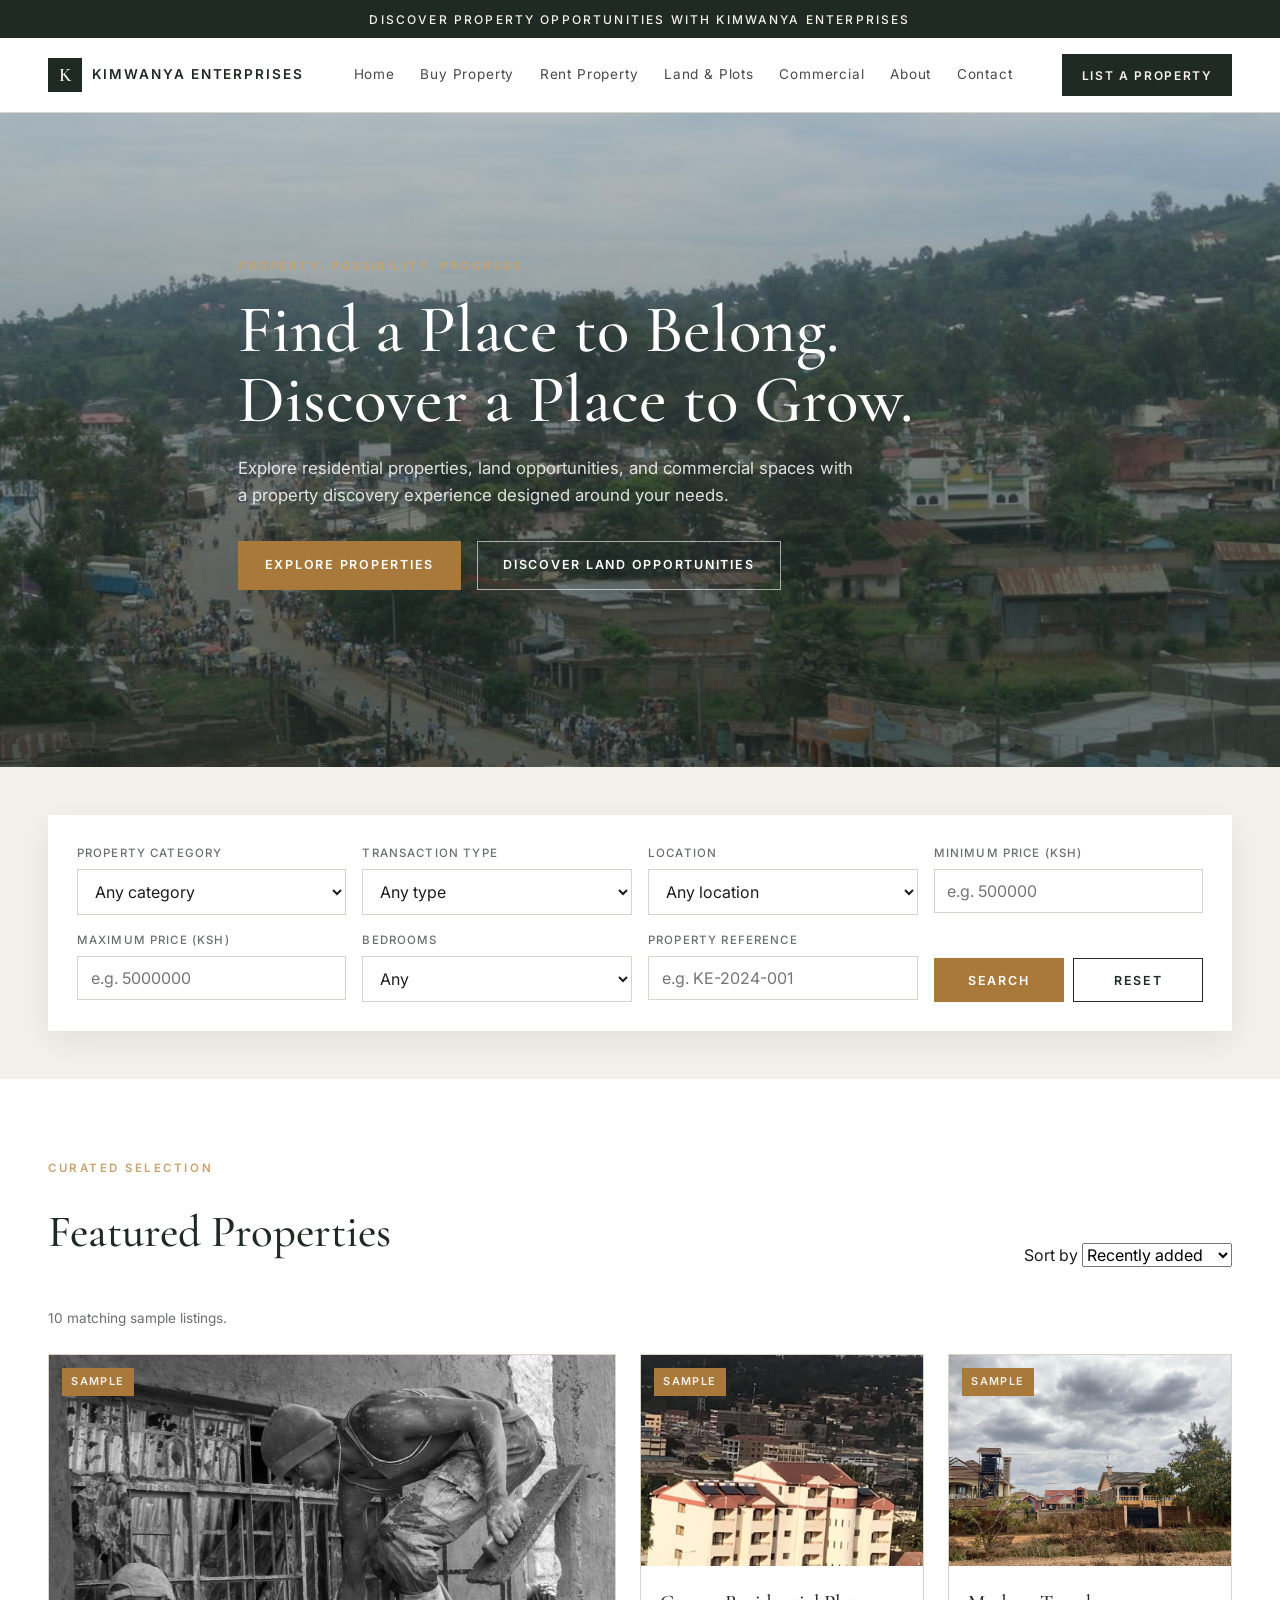
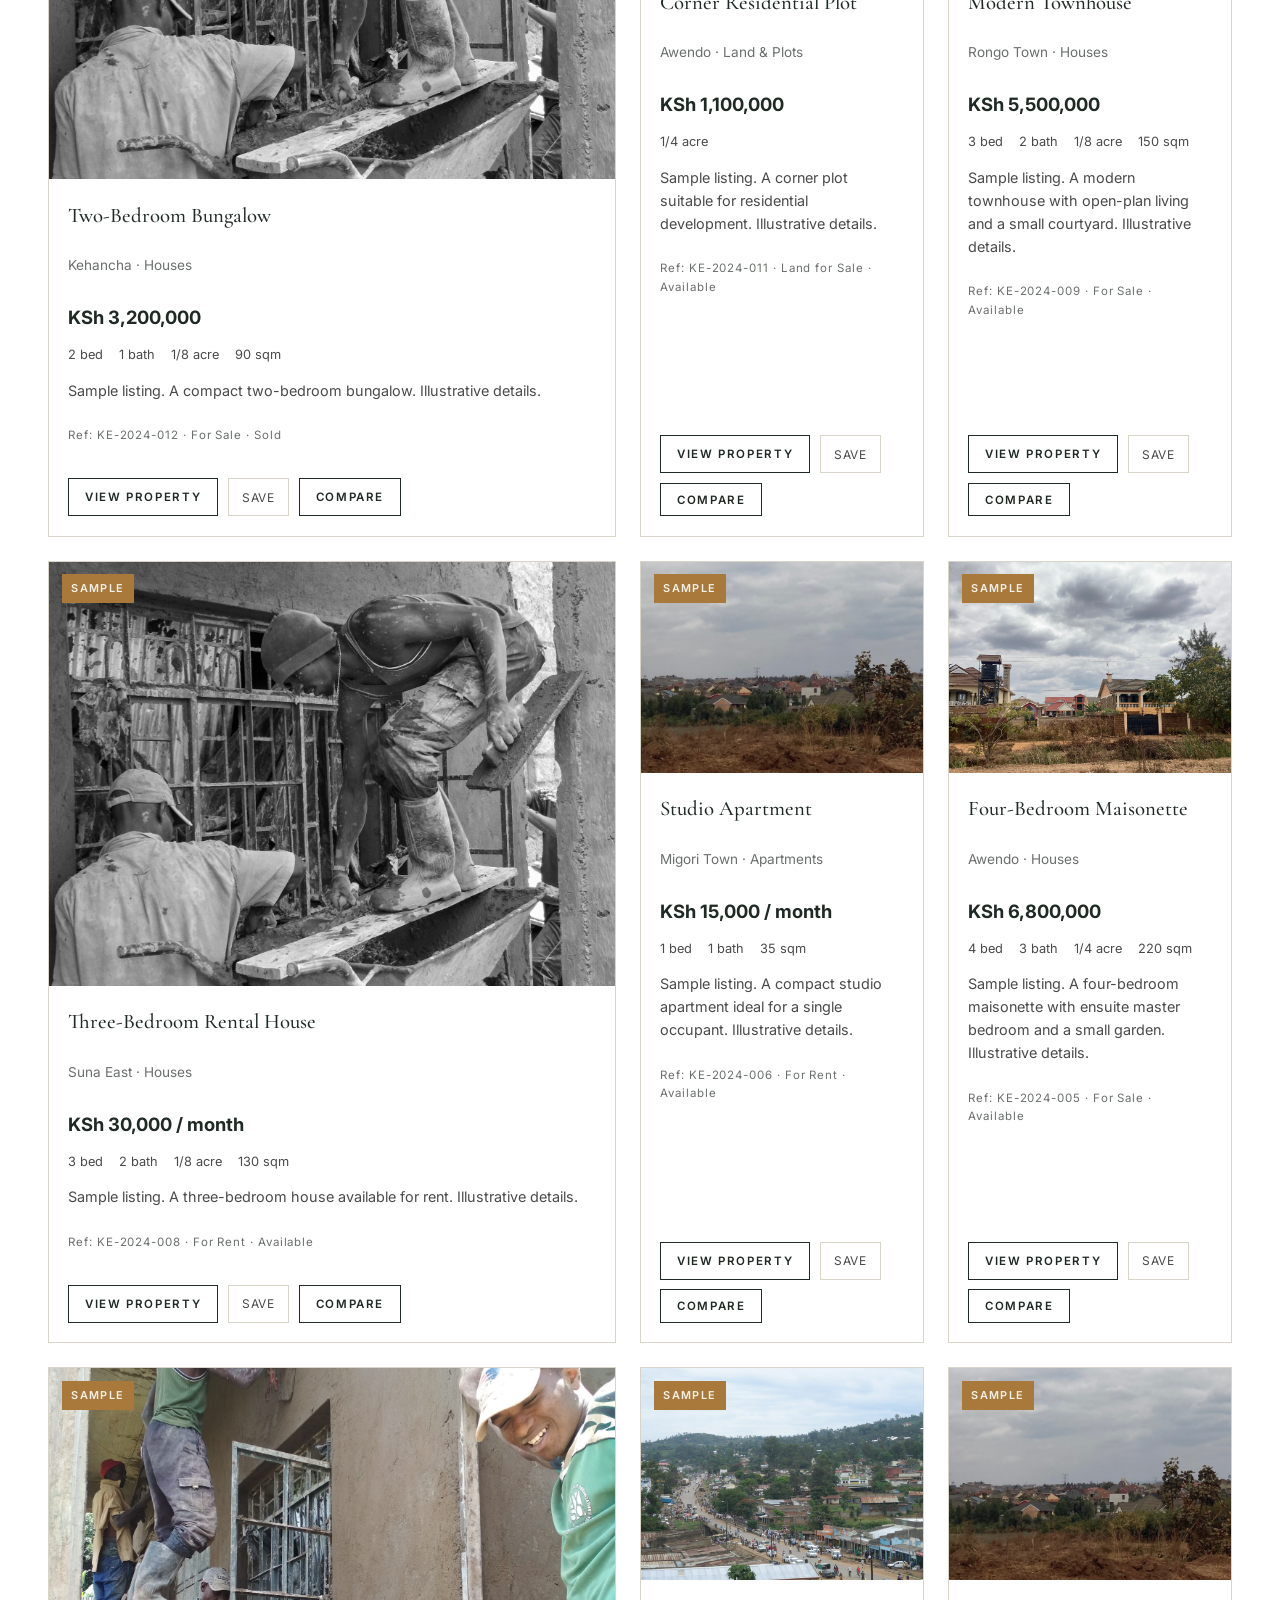
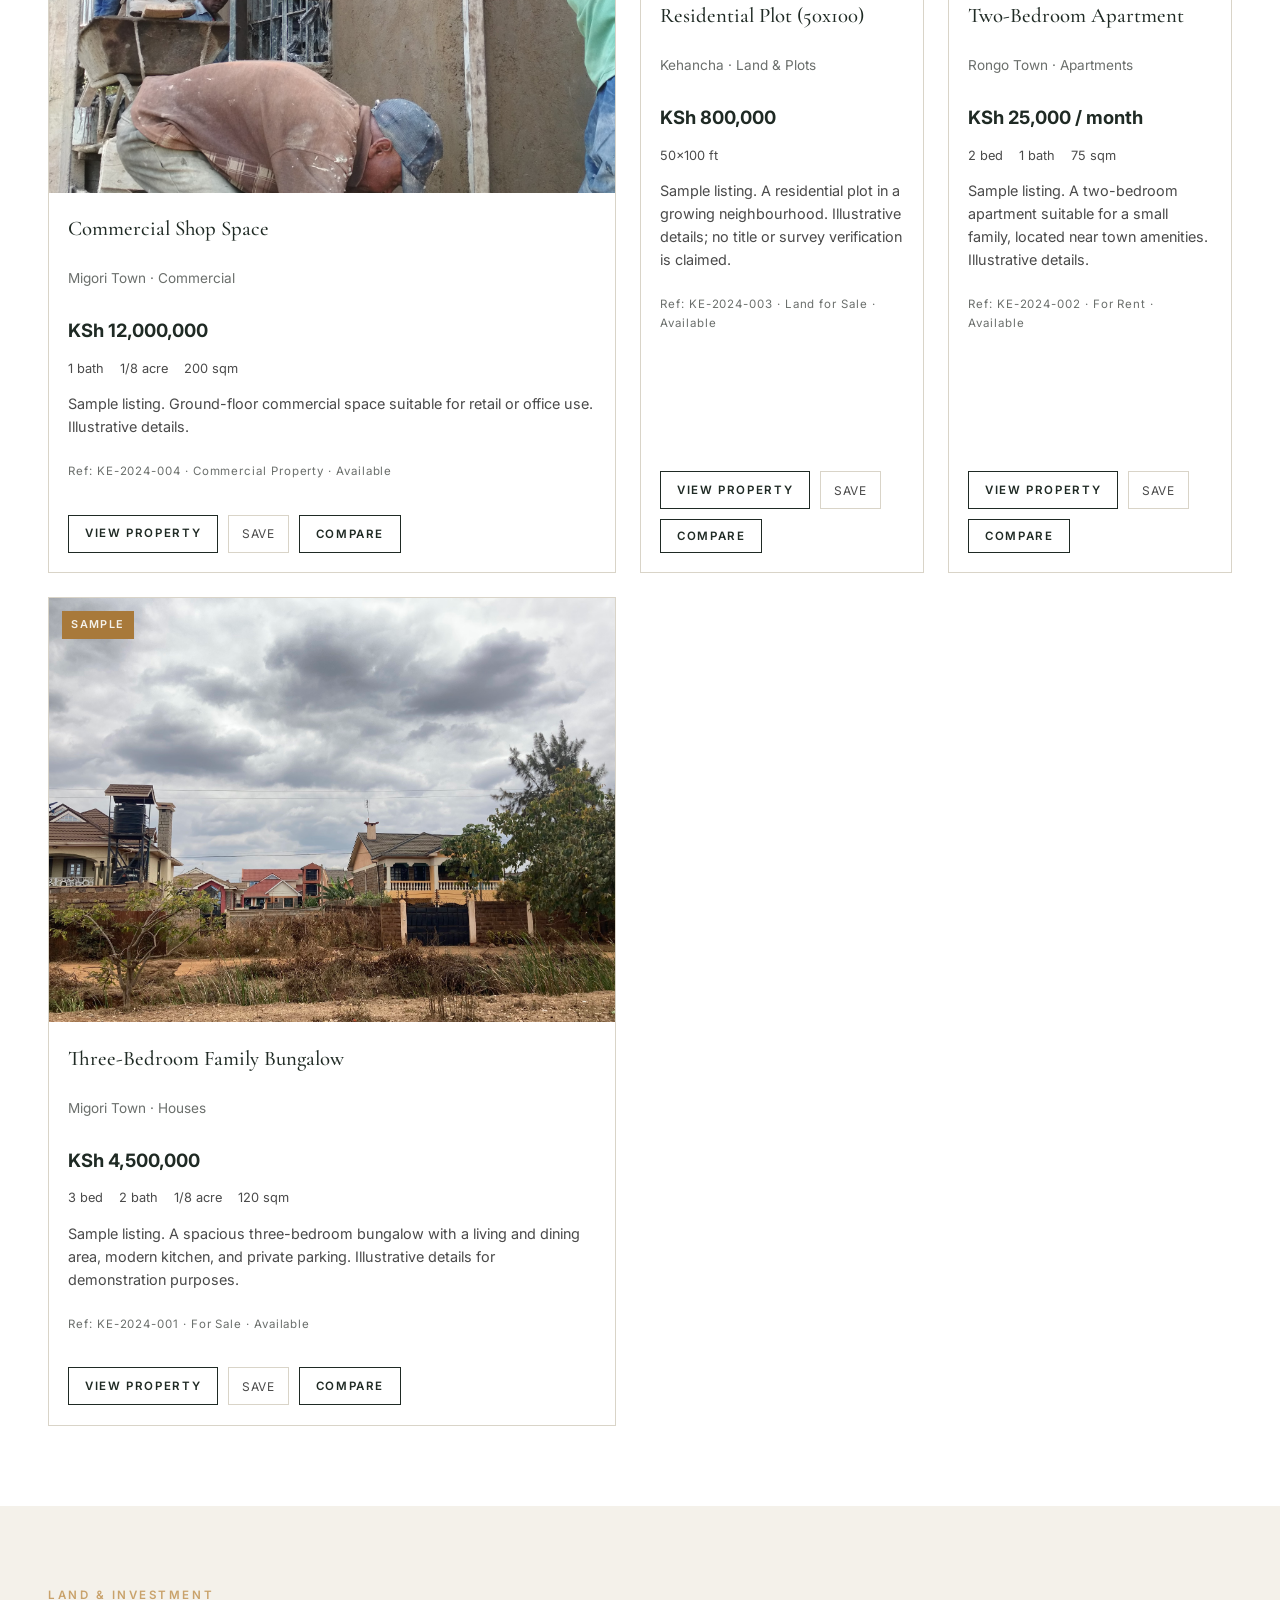
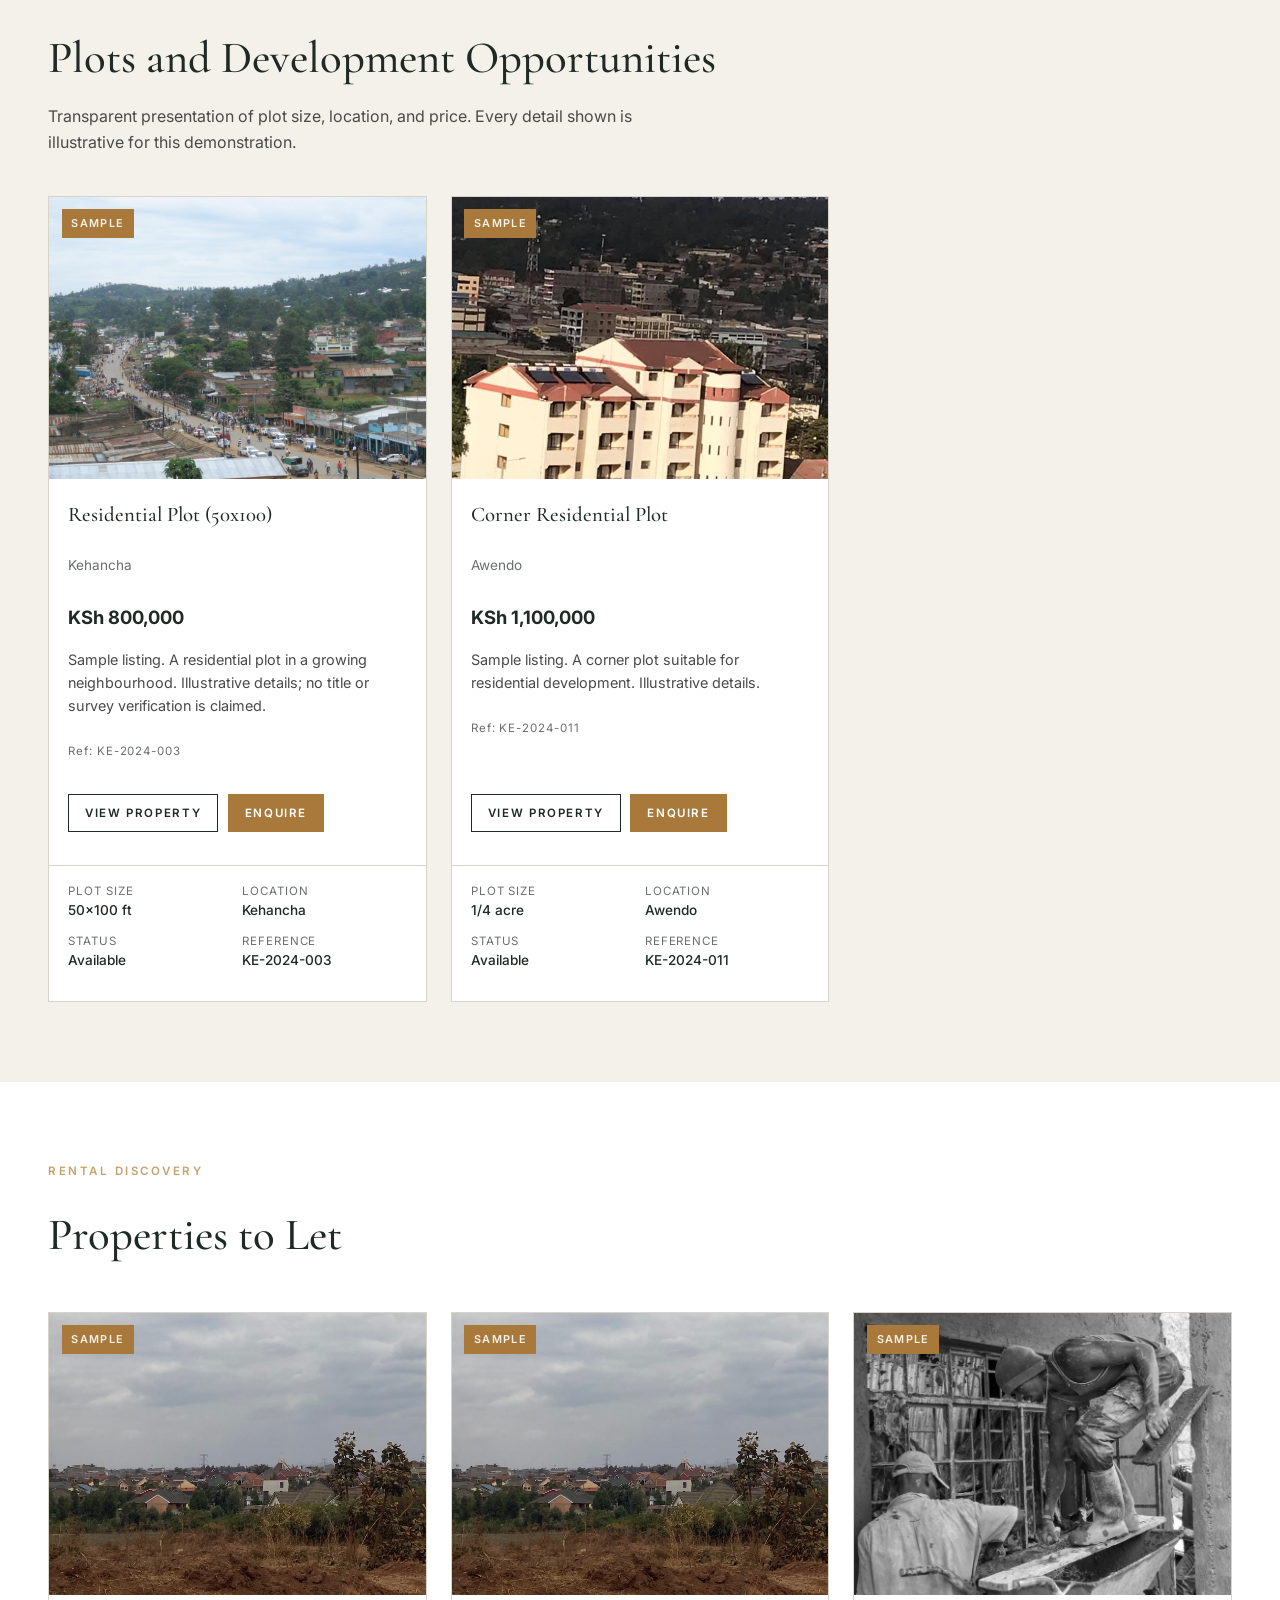
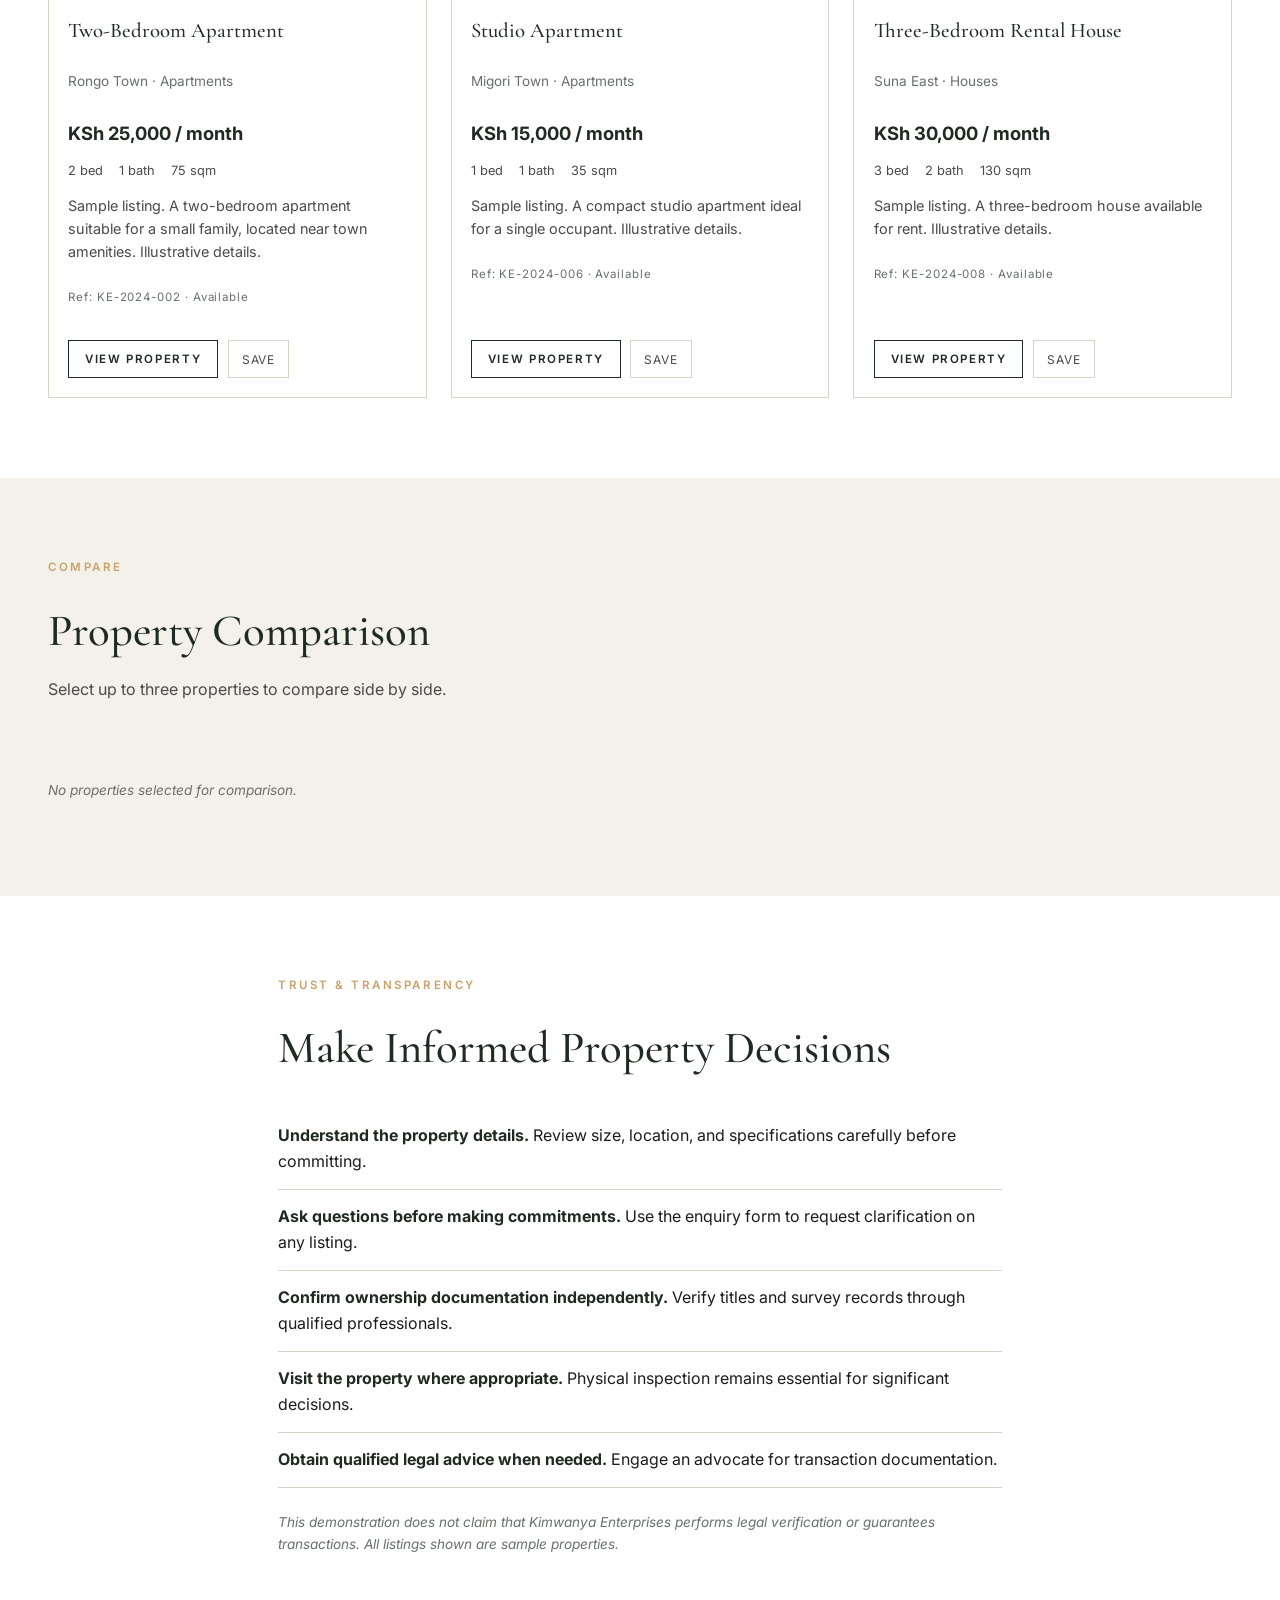
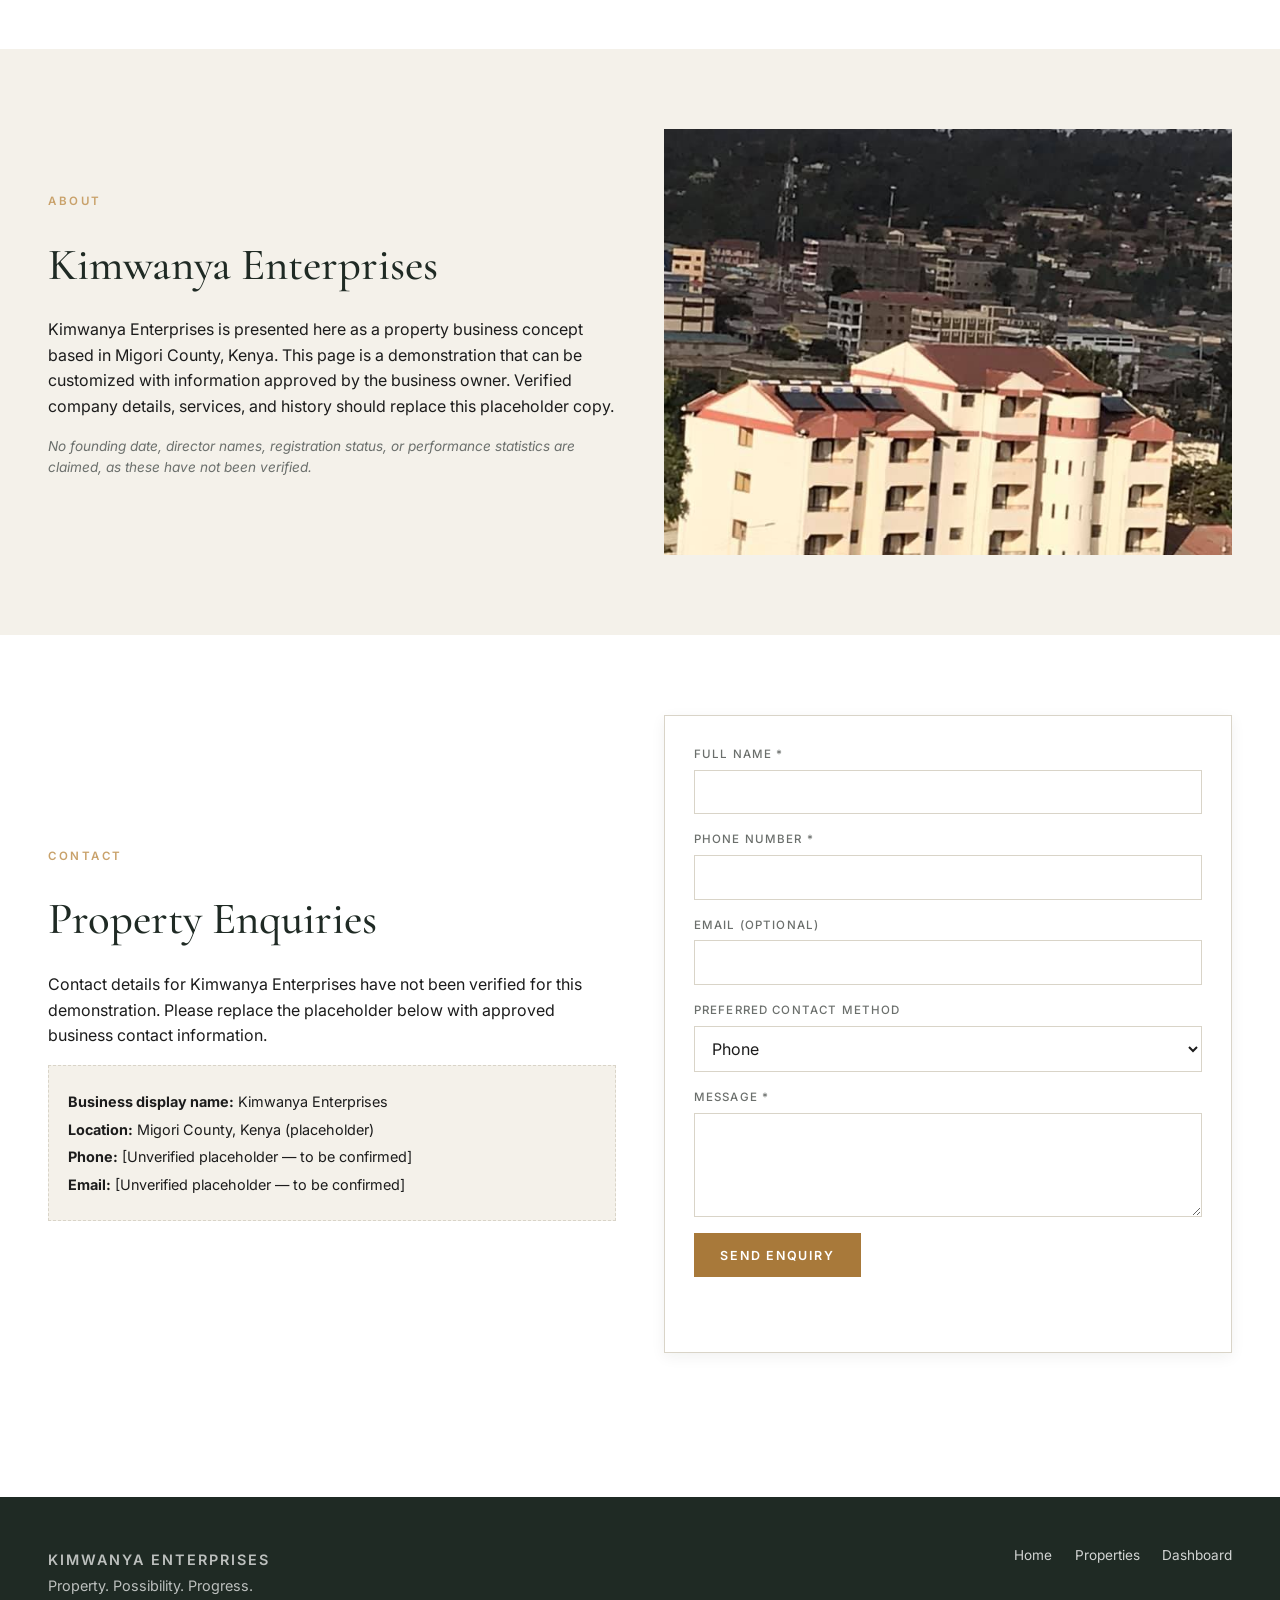
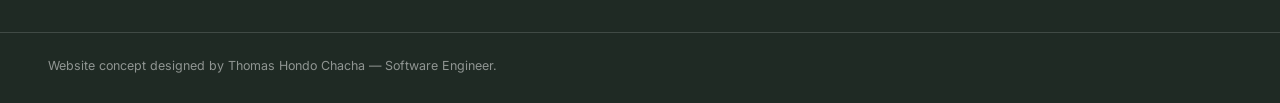
==== index.html @ f90fd6a0 "Initial commit: Kimwanya Enterprises real estate website and admin dashboard" ====
<!DOCTYPE html>
<html lang="en">
<head>
<meta charset="UTF-8">
<meta name="viewport" content="width=device-width, initial-scale=1.0">
<title>Kimwanya Enterprises | Property Discovery in Migori County, Kenya</title>
<meta name="description" content="Explore residential properties, land opportunities, and commercial spaces with Kimwanya Enterprises. A property discovery experience designed around your needs in Migori County, Kenya.">
<meta property="og:title" content="Kimwanya Enterprises | Property Discovery">
<meta property="og:description" content="Explore residential properties, land opportunities, and commercial spaces in Migori County, Kenya.">
<meta property="og:type" content="website">
<meta property="og:image" content="assets/images/img_1.jpg">
<link rel="preconnect" href="https://fonts.googleapis.com">
<link rel="preconnect" href="https://fonts.gstatic.com" crossorigin>
<link href="https://fonts.googleapis.com/css2?family=Cormorant+Garamond:wght@400;500;600;700&family=Inter:wght@300;400;500;600;700&display=swap" rel="stylesheet">
<link rel="stylesheet" href="css/style.css">
</head>
<body>
<div class="announce" id="announceBar">DISCOVER PROPERTY OPPORTUNITIES WITH KIMWANYA ENTERPRISES</div>

<header class="site-header" id="siteHeader">
  <div class="container header-inner">
    <a href="index.html" class="brand" aria-label="Kimwanya Enterprises home">
      <span class="brand-mark">K</span>
      <span class="brand-name">KIMWANYA ENTERPRISES</span>
    </a>
    <nav class="main-nav" id="mainNav" aria-label="Primary">
      <a href="index.html">Home</a>
      <a href="index.html#buy">Buy Property</a>
      <a href="index.html#rent">Rent Property</a>
      <a href="index.html#land">Land &amp; Plots</a>
      <a href="index.html#commercial">Commercial</a>
      <a href="index.html#about">About</a>
      <a href="index.html#contact">Contact</a>
    </nav>
    <a href="admin.html" class="cta-list">LIST A PROPERTY</a>
    <button class="nav-toggle" id="navToggle" aria-label="Toggle navigation" aria-expanded="false">
      <span></span><span></span><span></span>
    </button>
  </div>
</header>

<main>
  <!-- HERO -->
  <section class="hero">
    <div class="hero-media">
      <img src="assets/images/img_1.jpg" alt="Panorama of Migori town, Kenya" loading="eager">
    </div>
    <div class="hero-overlay"></div>
    <div class="container hero-content">
      <p class="eyebrow">PROPERTY. POSSIBILITY. PROGRESS.</p>
      <h1 class="hero-title" id="heroHeadline">Find a Place to Belong. Discover a Place to Grow.</h1>
      <p class="hero-sub" id="heroDesc">Explore residential properties, land opportunities, and commercial spaces with a property discovery experience designed around your needs.</p>
      <div class="hero-ctas">
        <a href="#listings" class="btn btn-primary">EXPLORE PROPERTIES</a>
        <a href="#land" class="btn btn-ghost">DISCOVER LAND OPPORTUNITIES</a>
      </div>
    </div>
  </section>

  <!-- SEARCH -->
  <section class="search-section">
    <div class="container">
      <form id="searchForm" class="search-form" autocomplete="off">
        <div class="field">
          <label for="sCategory">Property category</label>
          <select id="sCategory">
            <option value="">Any category</option>
            <option value="Houses">Houses</option>
            <option value="Apartments">Apartments</option>
            <option value="Land &amp; Plots">Land &amp; Plots</option>
            <option value="Commercial">Commercial</option>
            <option value="Other Property">Other Property</option>
          </select>
        </div>
        <div class="field">
          <label for="sTransaction">Transaction type</label>
          <select id="sTransaction">
            <option value="">Any type</option>
            <option value="For Sale">For Sale</option>
            <option value="For Rent">For Rent</option>
            <option value="Land for Sale">Land for Sale</option>
            <option value="Commercial Property">Commercial Property</option>
          </select>
        </div>
        <div class="field">
          <label for="sLocation">Location</label>
          <select id="sLocation">
            <option value="">Any location</option>
          </select>
        </div>
        <div class="field">
          <label for="sMinPrice">Minimum price (KSh)</label>
          <input type="number" id="sMinPrice" min="0" placeholder="e.g. 500000">
        </div>
        <div class="field">
          <label for="sMaxPrice">Maximum price (KSh)</label>
          <input type="number" id="sMaxPrice" min="0" placeholder="e.g. 5000000">
        </div>
        <div class="field">
          <label for="sBeds">Bedrooms</label>
          <select id="sBeds">
            <option value="">Any</option>
            <option value="1">1+</option>
            <option value="2">2+</option>
            <option value="3">3+</option>
            <option value="4">4+</option>
          </select>
        </div>
        <div class="field">
          <label for="sRef">Property reference</label>
          <input type="text" id="sRef" placeholder="e.g. KE-2024-001">
        </div>
        <div class="field actions">
          <button type="submit" class="btn btn-primary">SEARCH</button>
          <button type="button" id="resetBtn" class="btn btn-outline">RESET</button>
        </div>
      </form>
    </div>
  </section>

  <!-- FEATURED PROPERTIES -->
  <section class="section" id="listings">
    <div class="container">
      <div class="section-head">
        <div>
          <p class="eyebrow">CURATED SELECTION</p>
          <h2 class="section-title">Featured Properties</h2>
        </div>
        <div class="sort-wrap">
          <label for="sortSelect">Sort by</label>
          <select id="sortSelect">
            <option value="recent">Recently added</option>
            <option value="priceAsc">Price: low to high</option>
            <option value="priceDesc">Price: high to low</option>
            <option value="name">Property name</option>
          </select>
        </div>
      </div>
      <p class="results-count" id="resultsCount"></p>
      <div class="editorial-grid" id="propertyGrid"></div>
      <div class="empty-state" id="emptyState" hidden>
        <h3>No properties match your search</h3>
        <p>Try adjusting your filters or reset the search to view all sample listings.</p>
        <button class="btn btn-outline" id="emptyReset">RESET SEARCH</button>
      </div>
    </div>
  </section>

  <!-- LAND & INVESTMENT -->
  <section class="section section-alt" id="land">
    <div class="container">
      <div class="section-head">
        <div>
          <p class="eyebrow">LAND &amp; INVESTMENT</p>
          <h2 class="section-title">Plots and Development Opportunities</h2>
          <p class="section-lead">Transparent presentation of plot size, location, and price. Every detail shown is illustrative for this demonstration.</p>
        </div>
      </div>
      <div class="land-grid" id="landGrid"></div>
    </div>
  </section>

  <!-- RENTALS -->
  <section class="section" id="rent">
    <div class="container">
      <div class="section-head">
        <div>
          <p class="eyebrow">RENTAL DISCOVERY</p>
          <h2 class="section-title">Properties to Let</h2>
        </div>
      </div>
      <div class="rental-grid" id="rentalGrid"></div>
    </div>
  </section>

  <!-- COMPARISON -->
  <section class="section section-alt" id="compareSection">
    <div class="container">
      <div class="section-head">
        <div>
          <p class="eyebrow">COMPARE</p>
          <h2 class="section-title">Property Comparison</h2>
          <p class="section-lead">Select up to three properties to compare side by side.</p>
        </div>
      </div>
      <div class="compare-bar" id="compareBar"></div>
      <div class="compare-table-wrap" id="compareTableWrap"></div>
    </div>
  </section>

  <!-- TRUST -->
  <section class="section" id="trust">
    <div class="container narrow">
      <p class="eyebrow">TRUST &amp; TRANSPARENCY</p>
      <h2 class="section-title">Make Informed Property Decisions</h2>
      <ul class="trust-list">
        <li><strong>Understand the property details.</strong> Review size, location, and specifications carefully before committing.</li>
        <li><strong>Ask questions before making commitments.</strong> Use the enquiry form to request clarification on any listing.</li>
        <li><strong>Confirm ownership documentation independently.</strong> Verify titles and survey records through qualified professionals.</li>
        <li><strong>Visit the property where appropriate.</strong> Physical inspection remains essential for significant decisions.</li>
        <li><strong>Obtain qualified legal advice when needed.</strong> Engage an advocate for transaction documentation.</li>
      </ul>
      <p class="note">This demonstration does not claim that Kimwanya Enterprises performs legal verification or guarantees transactions. All listings shown are sample properties.</p>
    </div>
  </section>

  <!-- ABOUT -->
  <section class="section section-alt" id="about">
    <div class="container two-col">
      <div>
        <p class="eyebrow">ABOUT</p>
        <h2 class="section-title" id="aboutTitle">Kimwanya Enterprises</h2>
        <p id="aboutText">Kimwanya Enterprises is presented here as a property business concept based in Migori County, Kenya. This page is a demonstration that can be customized with information approved by the business owner. Verified company details, services, and history should replace this placeholder copy.</p>
        <p class="note">No founding date, director names, registration status, or performance statistics are claimed, as these have not been verified.</p>
      </div>
      <div class="about-image">
        <img src="assets/images/img_2.jpg" alt="Street scene in Migori County, Kenya" loading="lazy">
      </div>
    </div>
  </section>

  <!-- CONTACT -->
  <section class="section" id="contact">
    <div class="container two-col">
      <div>
        <p class="eyebrow">CONTACT</p>
        <h2 class="section-title">Property Enquiries</h2>
        <p id="contactText">Contact details for Kimwanya Enterprises have not been verified for this demonstration. Please replace the placeholder below with approved business contact information.</p>
        <div class="contact-placeholder">
          <p><strong>Business display name:</strong> Kimwanya Enterprises</p>
          <p><strong>Location:</strong> Migori County, Kenya (placeholder)</p>
          <p><strong>Phone:</strong> [Unverified placeholder — to be confirmed]</p>
          <p><strong>Email:</strong> [Unverified placeholder — to be confirmed]</p>
        </div>
      </div>
      <div>
        <form id="contactForm" class="form-card" novalidate>
          <div class="field">
            <label for="cName">Full name *</label>
            <input type="text" id="cName" required>
          </div>
          <div class="field">
            <label for="cPhone">Phone number *</label>
            <input type="tel" id="cPhone" required>
          </div>
          <div class="field">
            <label for="cEmail">Email (optional)</label>
            <input type="email" id="cEmail">
          </div>
          <div class="field">
            <label for="cMethod">Preferred contact method</label>
            <select id="cMethod">
              <option value="Phone">Phone</option>
              <option value="Email">Email</option>
              <option value="WhatsApp">WhatsApp</option>
            </select>
          </div>
          <div class="field">
            <label for="cMessage">Message *</label>
            <textarea id="cMessage" rows="4" required></textarea>
          </div>
          <button type="submit" class="btn btn-primary" id="contactSubmit">SEND ENQUIRY</button>
          <p class="form-feedback" id="contactFeedback"></p>
        </form>
      </div>
    </div>
  </section>
</main>

<footer class="site-footer">
  <div class="container footer-inner">
    <div>
      <p class="brand-name footer-brand">KIMWANYA ENTERPRISES</p>
      <p id="footerText">Property. Possibility. Progress.</p>
    </div>
    <div class="footer-links">
      <a href="index.html">Home</a>
      <a href="property.html">Properties</a>
      <a href="admin.html">Dashboard</a>
    </div>
  </div>
  <div class="container footer-credit">
    <p>Website concept designed by Thomas Hondo Chacha — Software Engineer.</p>
  </div>
</footer>

<div class="lightbox" id="lightbox" hidden>
  <button class="lb-close" id="lbClose" aria-label="Close">&times;</button>
  <button class="lb-prev" id="lbPrev" aria-label="Previous">&#10094;</button>
  <img id="lbImg" src="" alt="">
  <button class="lb-next" id="lbNext" aria-label="Next">&#10095;</button>
</div>

<script src="js/data.js"></script>
<script src="js/main.js"></script>
</body>
</html>
---- css/style.css ----
:root {
  --color-midnight: #1F2A24;
  --color-midnight-2: #2A3630;
  --color-ivory: #F4F1EA;
  --color-white: #FFFFFF;
  --color-bronze: #A8793A;
  --color-bronze-soft: #C9A26B;
  --color-grey: #6B6F6C;
  --color-grey-light: #B8BDB9;
  --color-green: #2F6B4F;
  --color-text: #1C1C1C;
  --color-text-soft: #4A4A4A;
  --color-border: #D9D4C8;
  --color-border-dark: #2A3630;
  --font-serif: "Cormorant Garamond", Georgia, serif;
  --font-sans: "Inter", "Helvetica Neue", Arial, sans-serif;
  --radius: 2px;
  --shadow: 0 10px 30px rgba(20, 30, 24, 0.08);
  --shadow-sm: 0 4px 14px rgba(20, 30, 24, 0.06);
  --maxw: 1280px;
  --gutter: clamp(1.25rem, 4vw, 3rem);
}

* { box-sizing: border-box; }
html { scroll-behavior: smooth; }
body {
  margin: 0;
  font-family: var(--font-sans);
  color: var(--color-text);
  background: var(--color-white);
  line-height: 1.6;
  font-size: 16px;
  -webkit-font-smoothing: antialiased;
}
img { max-width: 100%; display: block; height: auto; }
a { color: inherit; text-decoration: none; }
button { font-family: inherit; cursor: pointer; }
input, select, textarea { font-family: inherit; font-size: 1rem; }

.container { max-width: var(--maxw); margin: 0 auto; padding: 0 var(--gutter); }
.narrow { max-width: 820px; }
.sr-only { position: absolute; width:1px; height:1px; overflow:hidden; clip:rect(0,0,0,0); }

/* Announcement */
.announce {
  background: var(--color-midnight);
  color: var(--color-ivory);
  text-align: center;
  font-size: 0.75rem;
  letter-spacing: 0.18em;
  padding: 0.6rem 1rem;
  font-weight: 500;
}

/* Header */
.site-header {
  position: sticky; top: 0; z-index: 50;
  background: rgba(255,255,255,0.92);
  backdrop-filter: blur(8px);
  border-bottom: 1px solid var(--color-border);
}
.header-inner {
  display: flex; align-items: center; justify-content: space-between;
  gap: 1.5rem; padding-top: 1rem; padding-bottom: 1rem;
}
.brand { display: flex; align-items: center; gap: 0.6rem; }
.brand-mark {
  width: 34px; height: 34px; display: grid; place-items: center;
  background: var(--color-midnight); color: var(--color-ivory);
  font-family: var(--font-serif); font-size: 1.2rem; font-weight: 600;
}
.brand-name {
  font-family: var(--font-sans); font-size: 0.85rem; font-weight: 600;
  letter-spacing: 0.14em; color: var(--color-midnight);
}
.main-nav { display: flex; gap: 1.6rem; }
.main-nav a {
  font-size: 0.85rem; letter-spacing: 0.06em; color: var(--color-text-soft);
  transition: color .2s ease; position: relative;
}
.main-nav a:hover { color: var(--color-midnight); }
.cta-list {
  background: var(--color-midnight); color: var(--color-ivory);
  padding: 0.7rem 1.2rem; font-size: 0.75rem; letter-spacing: 0.14em; font-weight: 600;
  transition: background .2s ease;
}
.cta-list:hover { background: var(--color-bronze); }
.nav-toggle { display: none; background: none; border: none; padding: 0.5rem; }
.nav-toggle span { display: block; width: 22px; height: 2px; background: var(--color-midnight); margin: 4px 0; }

/* Hero */
.hero { position: relative; min-height: 78vh; overflow: hidden; }
.hero-media { position: absolute; inset: 0; }
.hero-media img { width: 100%; height: 100%; object-fit: cover; }
.hero-overlay {
  position: absolute; inset: 0;
  background: linear-gradient(180deg, rgba(20,30,24,0.25) 0%, rgba(20,30,24,0.65) 100%);
}
.hero-content {
  position: relative; z-index: 2; color: var(--color-ivory);
  padding-top: 9rem; padding-bottom: 6rem; max-width: 900px;
}
.eyebrow {
  font-size: 0.72rem; letter-spacing: 0.22em; font-weight: 600;
  color: var(--color-bronze-soft); margin: 0 0 1.2rem;
}
.hero-title {
  font-family: var(--font-serif); font-size: clamp(2.4rem, 5.5vw, 4.2rem);
  line-height: 1.05; margin: 0 0 1.2rem; font-weight: 500;
  color: var(--color-white);
}
.hero-sub { font-size: 1.05rem; max-width: 620px; color: rgba(255,255,255,0.85); margin: 0 0 2rem; }
.hero-ctas { display: flex; gap: 1rem; flex-wrap: wrap; }

/* Buttons */
.btn {
  display: inline-flex; align-items: center; justify-content: center;
  padding: 0.85rem 1.6rem; font-size: 0.78rem; letter-spacing: 0.14em; font-weight: 600;
  border: 1px solid transparent; transition: all .2s ease; text-align: center;
}
.btn-primary { background: var(--color-bronze); color: var(--color-white); border-color: var(--color-bronze); }
.btn-primary:hover { background: var(--color-midnight); border-color: var(--color-midnight); }
.btn-ghost { background: transparent; color: var(--color-white); border-color: rgba(255,255,255,0.6); }
.btn-ghost:hover { background: rgba(255,255,255,0.12); }
.btn-outline { background: transparent; color: var(--color-midnight); border-color: var(--color-midnight); }
.btn-outline:hover { background: var(--color-midnight); color: var(--color-ivory); }
.btn-sm { padding: 0.55rem 1rem; font-size: 0.72rem; }
.btn[disabled] { opacity: 0.5; pointer-events: none; }

/* Search */
.search-section { background: var(--color-ivory); padding: 3rem 0; margin-top: -3rem; position: relative; z-index: 3; }
.search-form {
  display: grid; grid-template-columns: repeat(auto-fit, minmax(220px, 1fr)); gap: 1rem;
  background: var(--color-white); padding: 1.8rem; box-shadow: var(--shadow);
}
.field { display: flex; flex-direction: column; gap: 0.4rem; }
.field label { font-size: 0.72rem; letter-spacing: 0.1em; color: var(--color-grey); font-weight: 500; text-transform: uppercase; }
.field input, .field select, .field textarea {
  padding: 0.7rem 0.8rem; border: 1px solid var(--color-border);
  background: var(--color-white); color: var(--color-text);
}
.field input:focus, .field select:focus, .field textarea:focus { outline: none; border-color: var(--color-midnight); }
.field.actions { display: flex; flex-direction: row; gap: 0.6rem; align-items: flex-end; }
.field.actions .btn { flex: 1; }

/* Sections */
.section { padding: 5rem 0; }
.section-alt { background: var(--color-ivory); }
.section-head {
  display: flex; justify-content: space-between; align-items: flex-end;
  gap: 2rem; margin-bottom: 2.5rem; flex-wrap: wrap;
}
.section-title {
  font-family: var(--font-serif); font-size: clamp(1.9rem, 3.5vw, 2.8rem);
  margin: 0.4rem 0 0; font-weight: 500; color: var(--color-midnight);
}
.section-lead { color: var(--color-text-soft); max-width: 620px; margin: 0.6rem 0 0; }
.results-count { font-size: 0.85rem; color: var(--color-grey); margin: 0 0 1.5rem; }

/* Editorial grid */
.editorial-grid {
  display: grid; grid-template-columns: 2fr 1fr 1fr; gap: 1.5rem;
}
.card {
  background: var(--color-white); border: 1px solid var(--color-border);
  display: flex; flex-direction: column; transition: transform .25s ease, box-shadow .25s ease;
}
.card:hover { transform: translateY(-3px); box-shadow: var(--shadow); }
.card-media { position: relative; overflow: hidden; aspect-ratio: 4/3; }
.card-media img { width: 100%; height: 100%; object-fit: cover; transition: transform .5s ease; }
.card:hover .card-media img { transform: scale(1.04); }
.card-badge {
  position: absolute; top: 0.8rem; left: 0.8rem;
  background: var(--color-midnight); color: var(--color-ivory);
  font-size: 0.68rem; letter-spacing: 0.12em; padding: 0.35rem 0.6rem; font-weight: 600;
}
.card-badge.sample { background: var(--color-bronze); }
.card-body { padding: 1.2rem; display: flex; flex-direction: column; gap: 0.6rem; flex: 1; }
.card-title { font-family: var(--font-serif); font-size: 1.3rem; margin: 0; color: var(--color-midnight); font-weight: 500; }
.card-loc { font-size: 0.85rem; color: var(--color-grey); }
.card-price { font-family: var(--font-sans); font-size: 1.15rem; font-weight: 700; color: var(--color-midnight); margin: 0.2rem 0; }
.card-meta { display: flex; gap: 1rem; font-size: 0.8rem; color: var(--color-text-soft); flex-wrap: wrap; }
.card-desc { font-size: 0.9rem; color: var(--color-text-soft); margin: 0.2rem 0; }
.card-ref { font-size: 0.72rem; color: var(--color-grey); letter-spacing: 0.08em; }
.card-actions { display: flex; gap: 0.6rem; margin-top: auto; padding-top: 0.8rem; flex-wrap: wrap; }
.card.featured-large { grid-column: span 2; grid-row: span 2; }
.card.featured-large .card-media { aspect-ratio: 16/10; }
.card.featured-large .card-title { font-size: 1.7rem; }

/* Land grid */
.land-grid { display: grid; grid-template-columns: repeat(3, 1fr); gap: 1.5rem; }
.land-card { background: var(--color-white); border: 1px solid var(--color-border); }
.land-card .card-media { aspect-ratio: 4/3; }
.land-specs { display: grid; grid-template-columns: 1fr 1fr; gap: 0.6rem; padding: 1rem 1.2rem; border-top: 1px solid var(--color-border); font-size: 0.85rem; }
.land-specs dt { color: var(--color-grey); font-size: 0.72rem; letter-spacing: 0.08em; text-transform: uppercase; }
.land-specs dd { margin: 0; font-weight: 500; color: var(--color-midnight); }

/* Rental grid */
.rental-grid { display: grid; grid-template-columns: repeat(3, 1fr); gap: 1.5rem; }

/* Compare */
.compare-bar { display: flex; gap: 0.6rem; flex-wrap: wrap; margin-bottom: 1.5rem; }
.compare-chip {
  display: inline-flex; align-items: center; gap: 0.5rem;
  background: var(--color-midnight); color: var(--color-ivory);
  padding: 0.5rem 0.8rem; font-size: 0.75rem; letter-spacing: 0.08em;
}
.compare-chip button { background: none; border: none; color: var(--color-ivory); font-size: 1rem; padding: 0; }
.compare-table-wrap { overflow-x: auto; }
.compare-table { width: 100%; border-collapse: collapse; background: var(--color-white); }
.compare-table th, .compare-table td { padding: 0.9rem 1rem; border: 1px solid var(--color-border); text-align: left; font-size: 0.9rem; vertical-align: top; }
.compare-table th { background: var(--color-ivory); color: var(--color-midnight); font-weight: 600; }
.compare-table td:first-child { font-weight: 600; color: var(--color-grey); width: 28%; }

/* Trust */
.trust-list { list-style: none; padding: 0; margin: 1.5rem 0; }
.trust-list li { padding: 0.9rem 0; border-bottom: 1px solid var(--color-border); }
.trust-list li strong { color: var(--color-midnight); }
.note { font-size: 0.85rem; color: var(--color-grey); font-style: italic; }

/* About two-col */
.two-col { display: grid; grid-template-columns: 1fr 1fr; gap: 3rem; align-items: center; }
.about-image img { width: 100%; aspect-ratio: 4/3; object-fit: cover; }

/* Contact */
.contact-placeholder { background: var(--color-ivory); padding: 1.2rem; border: 1px dashed var(--color-border); font-size: 0.9rem; }
.contact-placeholder p { margin: 0.3rem 0; }
.form-card { background: var(--color-white); padding: 1.8rem; border: 1px solid var(--color-border); box-shadow: var(--shadow-sm); }
.form-card .field { margin-bottom: 1rem; }
.form-card textarea { resize: vertical; }
.form-feedback { font-size: 0.85rem; margin-top: 0.8rem; min-height: 1.2rem; }
.form-feedback.success { color: var(--color-green); }
.form-feedback.error { color: #9B3A2A; }

/* Footer */
.site-footer { background: var(--color-midnight); color: var(--color-ivory); padding: 3rem 0 1.5rem; margin-top: 4rem; }
.footer-inner { display: flex; justify-content: space-between; gap: 2rem; flex-wrap: wrap; }
.footer-brand { color: var(--color-ivory); font-size: 1rem; margin: 0 0 0.4rem; }
.site-footer p { margin: 0.2rem 0; color: rgba(255,255,255,0.7); font-size: 0.9rem; }
.footer-links { display: flex; gap: 1.4rem; }
.footer-links a { color: rgba(255,255,255,0.8); font-size: 0.85rem; }
.footer-links a:hover { color: var(--color-bronze-soft); }
.footer-credit { margin-top: 2rem; padding-top: 1.2rem; border-top: 1px solid rgba(255,255,255,0.15); }
.footer-credit p { font-size: 0.78rem; color: rgba(255,255,255,0.5); }

/* Favourite button */
.fav-btn {
  background: none; border: 1px solid var(--color-border); padding: 0.5rem 0.8rem;
  font-size: 0.75rem; letter-spacing: 0.08em; color: var(--color-text-soft);
  transition: all .2s ease;
}
.fav-btn.active { background: var(--color-bronze); color: var(--color-white); border-color: var(--color-bronze); }
.fav-btn:hover { border-color: var(--color-midnight); }

/* Lightbox */
.lightbox {
  position: fixed; inset: 0; background: rgba(10,15,12,0.92); z-index: 100;
  display: flex; align-items: center; justify-content: center; padding: 2rem;
}
.lightbox[hidden] { display: none; }
.lightbox img { max-width: 90vw; max-height: 85vh; object-fit: contain; }
.lb-close, .lb-prev, .lb-next {
  position: absolute; background: none; border: none; color: var(--color-white);
  font-size: 2rem; padding: 1rem;
}
.lb-close { top: 1rem; right: 1rem; }
.lb-prev { left: 1rem; top: 50%; transform: translateY(-50%); }
.lb-next { right: 1rem; top: 50%; transform: translateY(-50%); }

/* Responsive */
@media (max-width: 900px) {
  .main-nav {
    position: fixed; top: 64px; left: 0; right: 0; background: var(--color-white);
    flex-direction: column; padding: 1rem var(--gutter); border-bottom: 1px solid var(--color-border);
    transform: translateY(-120%); transition: transform .25s ease; gap: 0.8rem; z-index: 49;
  }
  .main-nav.open { transform: translateY(0); }
  .nav-toggle { display: block; }
  .cta-list { display: none; }
  .search-form { grid-template-columns: repeat(2, 1fr); }
  .editorial-grid { grid-template-columns: 1fr 1fr; }
  .card.featured-large { grid-column: span 2; grid-row: auto; }
  .land-grid, .rental-grid { grid-template-columns: repeat(2, 1fr); }
  .two-col { grid-template-columns: 1fr; }
}
@media (max-width: 640px) {
  .main-nav {
    position: fixed; top: 64px; left: 0; right: 0; background: var(--color-white);
    flex-direction: column; padding: 1rem var(--gutter); border-bottom: 1px solid var(--color-border);
    transform: translateY(-120%); transition: transform .25s ease; gap: 0.8rem;
  }
  .main-nav.open { transform: translateY(0); }
  .nav-toggle { display: block; }
  .cta-list { display: none; }
  .search-form { grid-template-columns: 1fr; }
  .editorial-grid { grid-template-columns: 1fr; }
  .card.featured-large { grid-column: auto; }
  .land-grid, .rental-grid { grid-template-columns: 1fr; }
  .hero { min-height: 60vh; }
  .hero-content { padding-top: 6rem; }
}
@media (min-width: 1400px) {
  .hero-title { font-size: 4.6rem; }
}
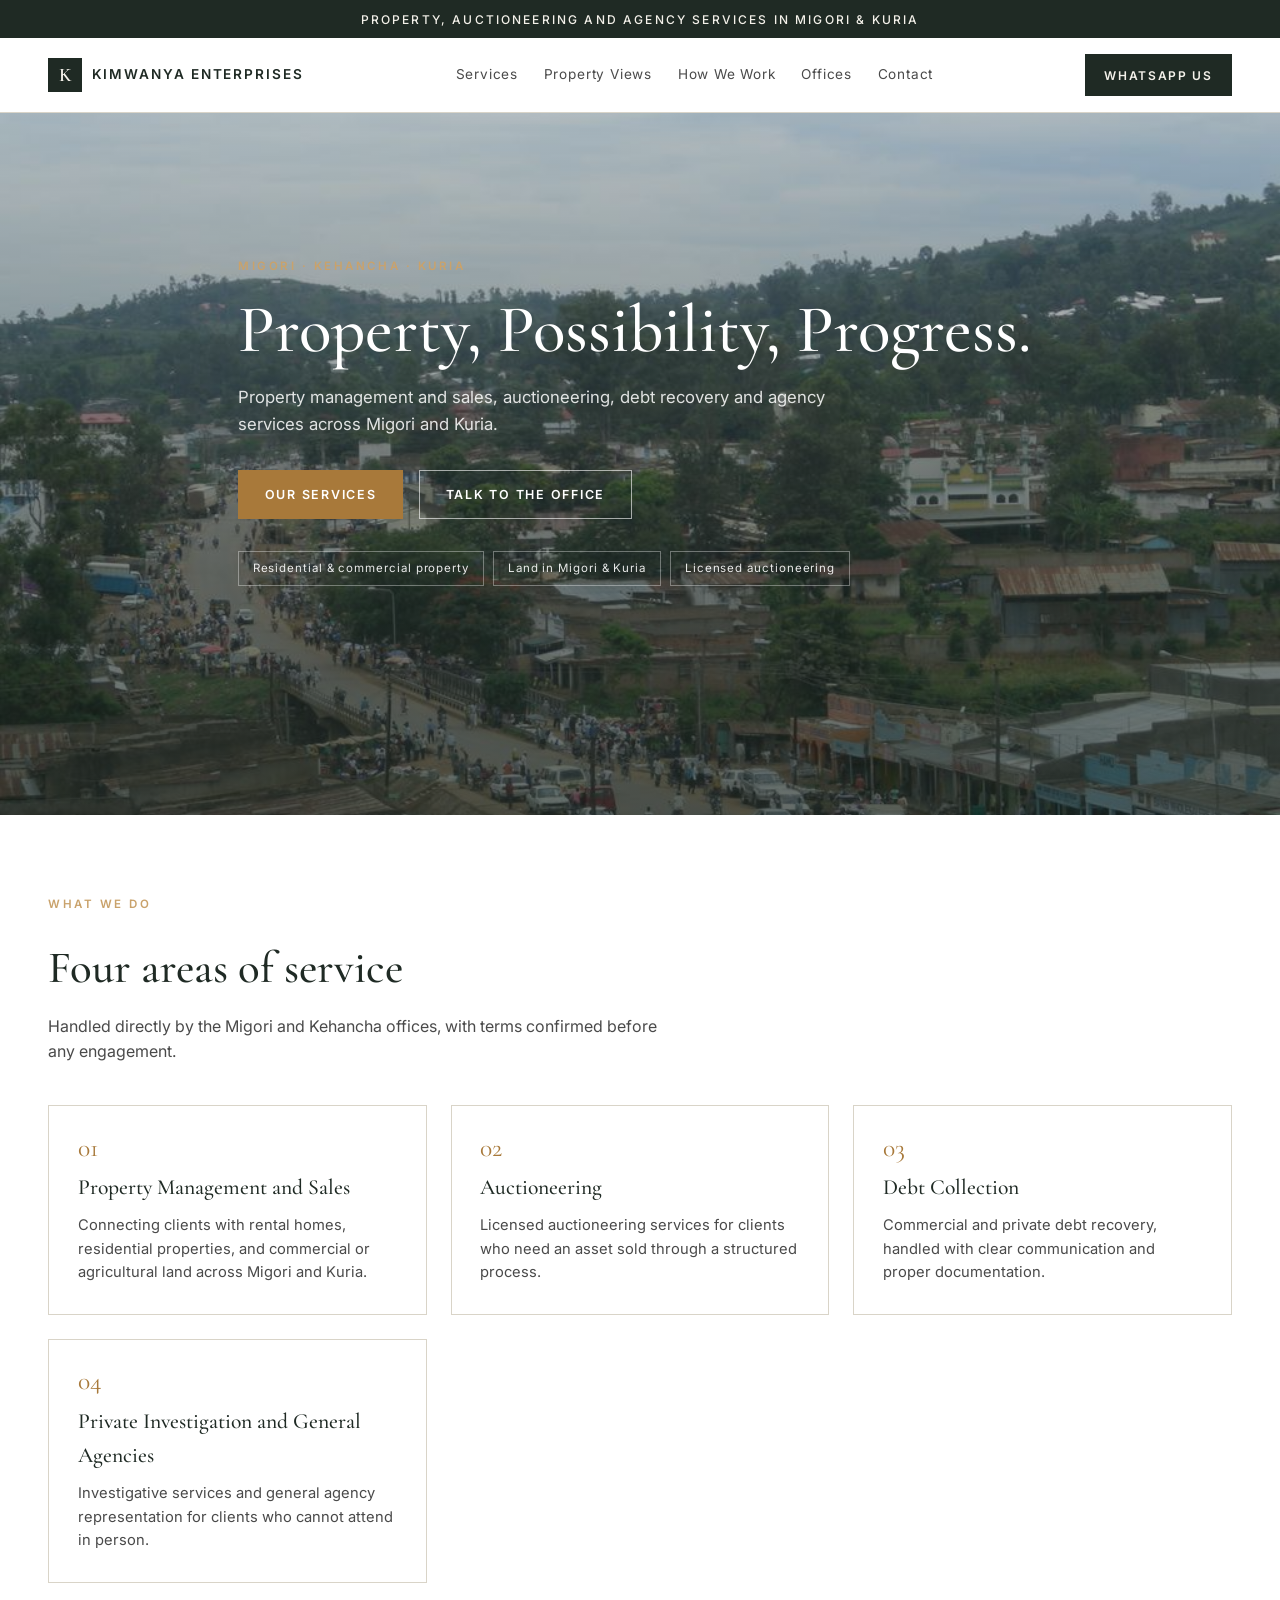
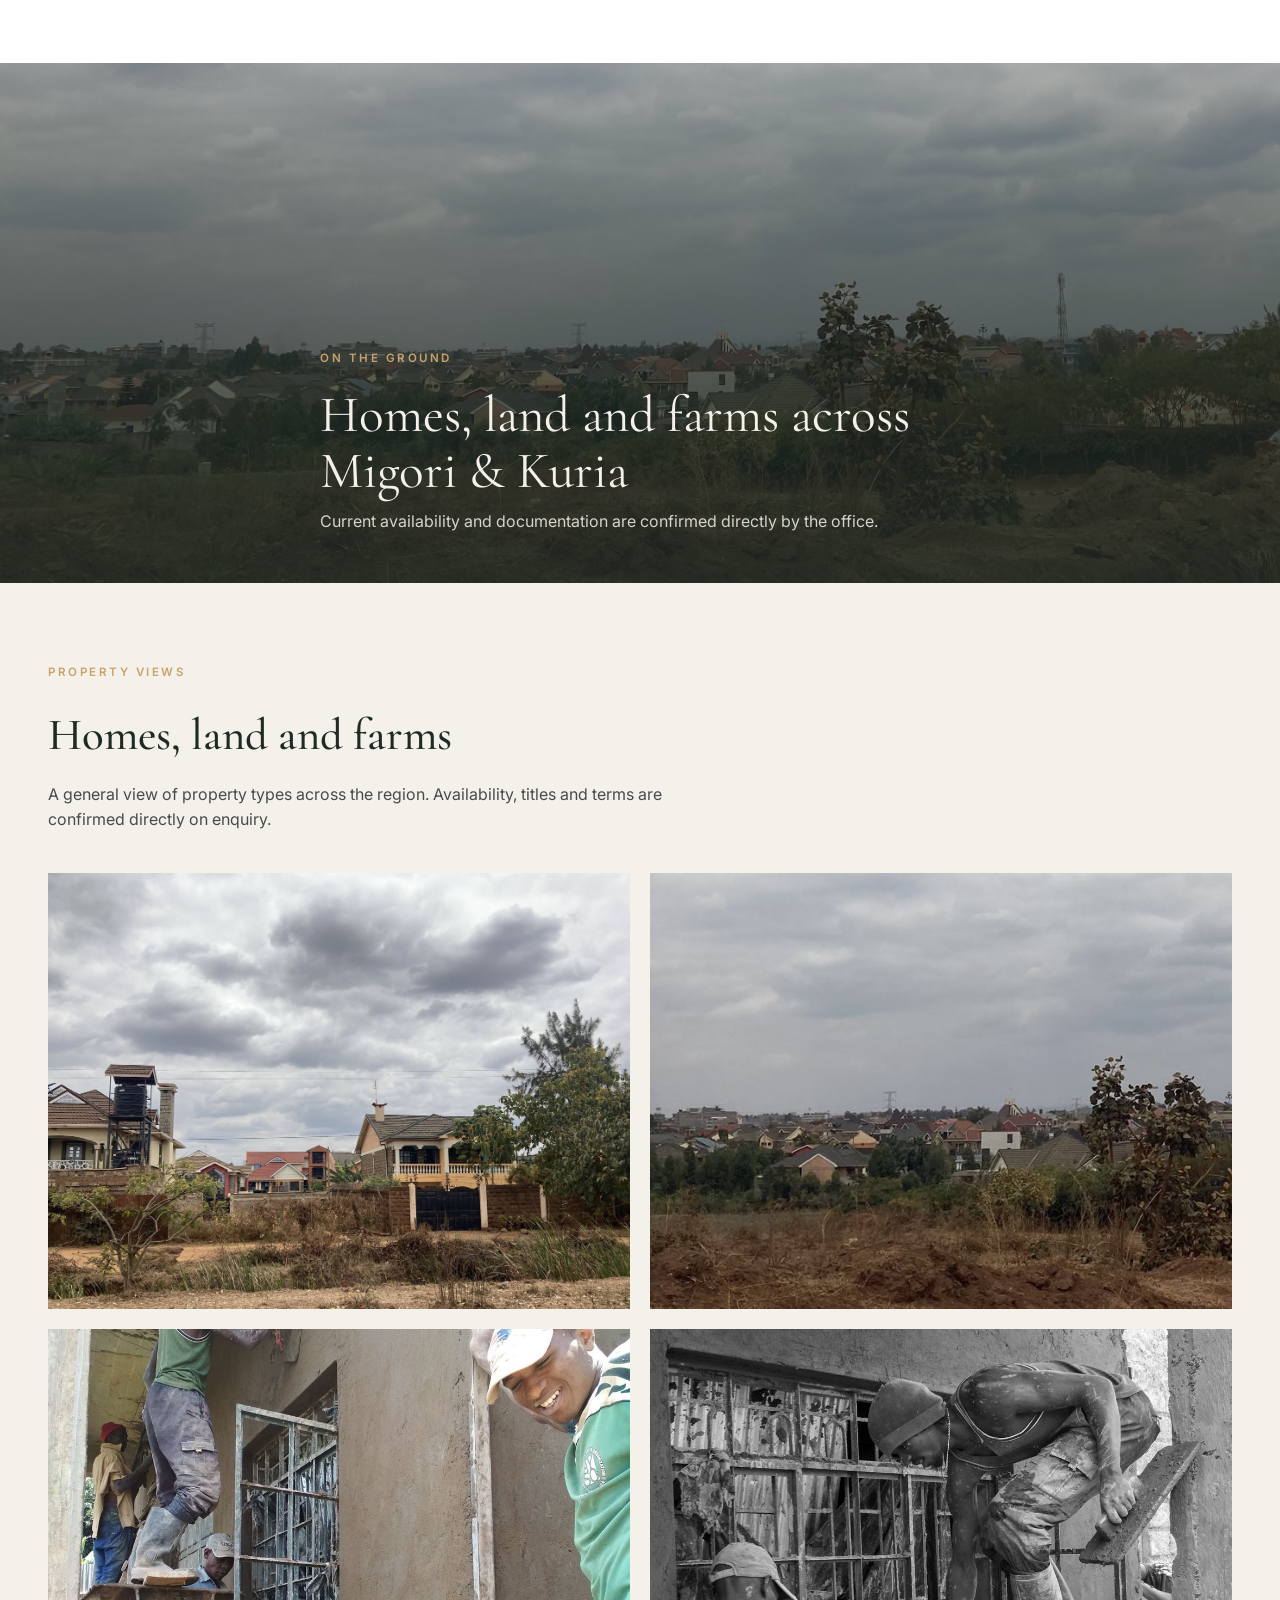
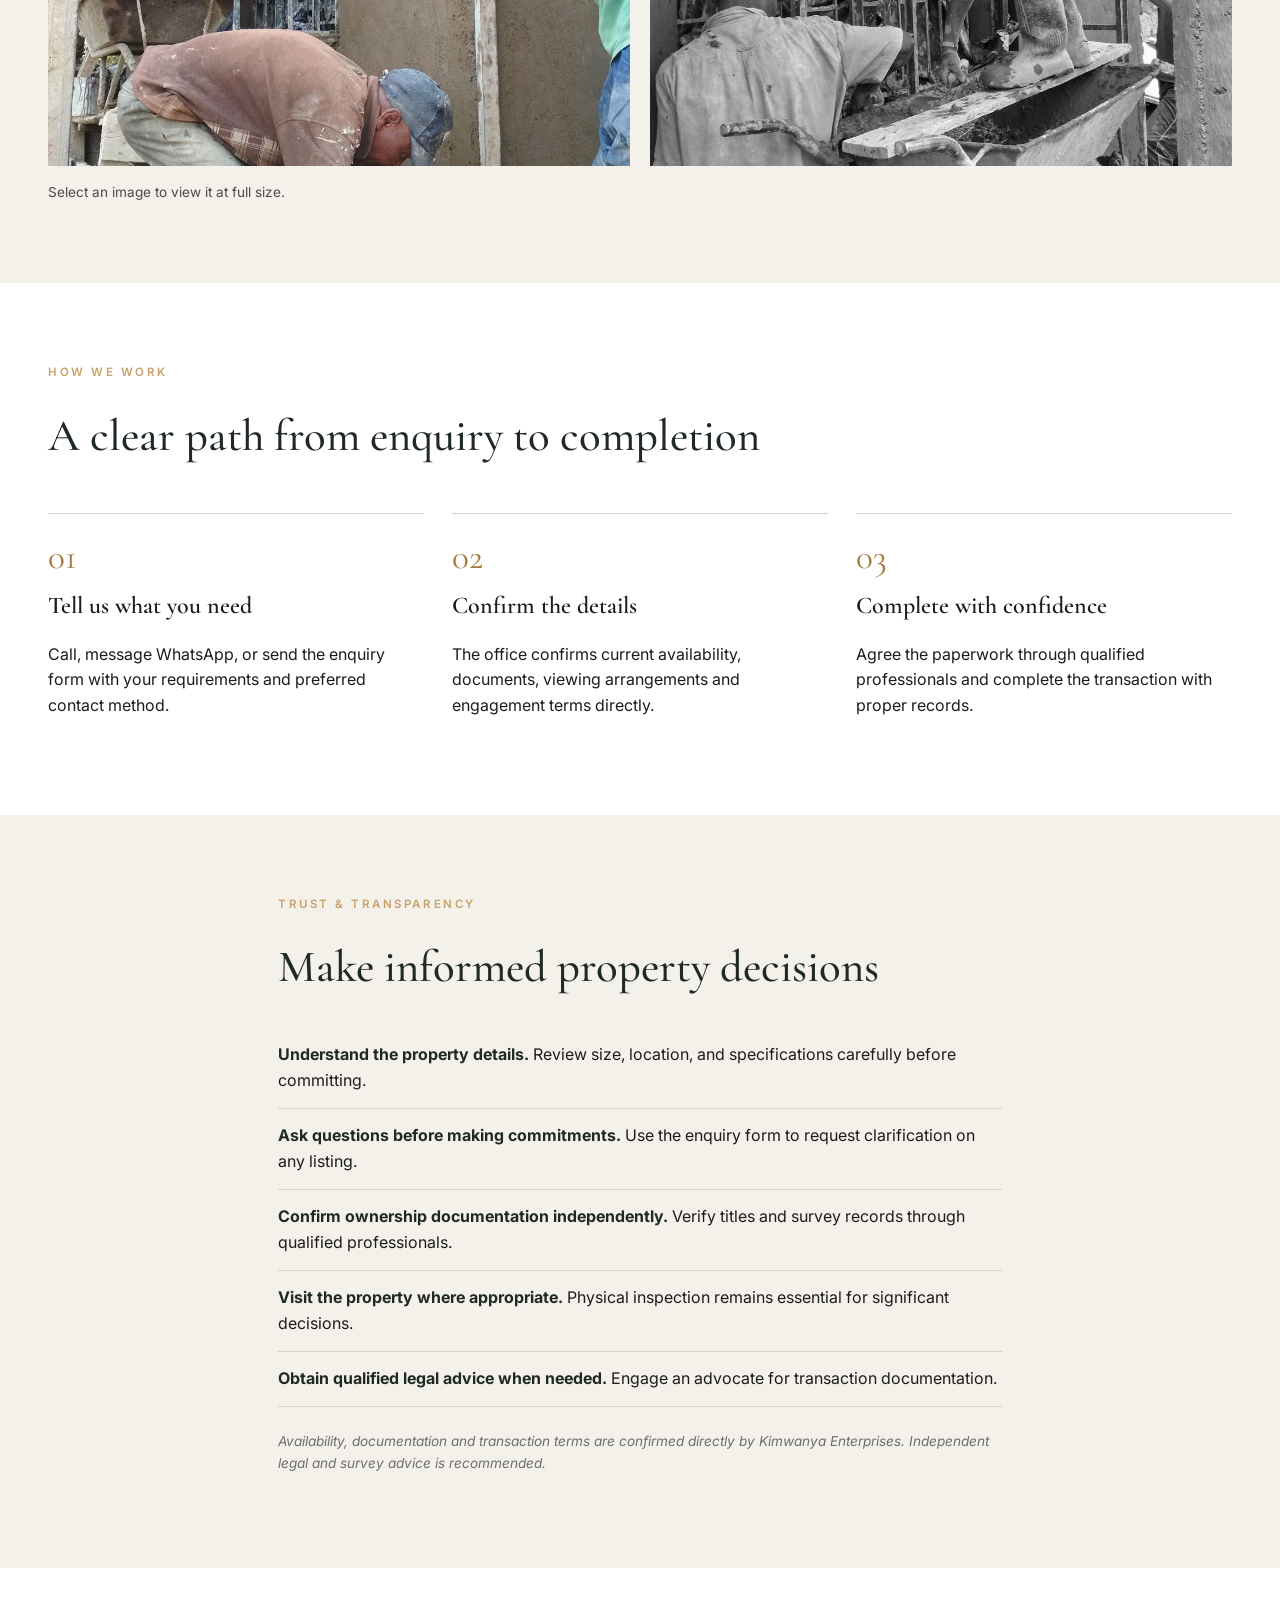
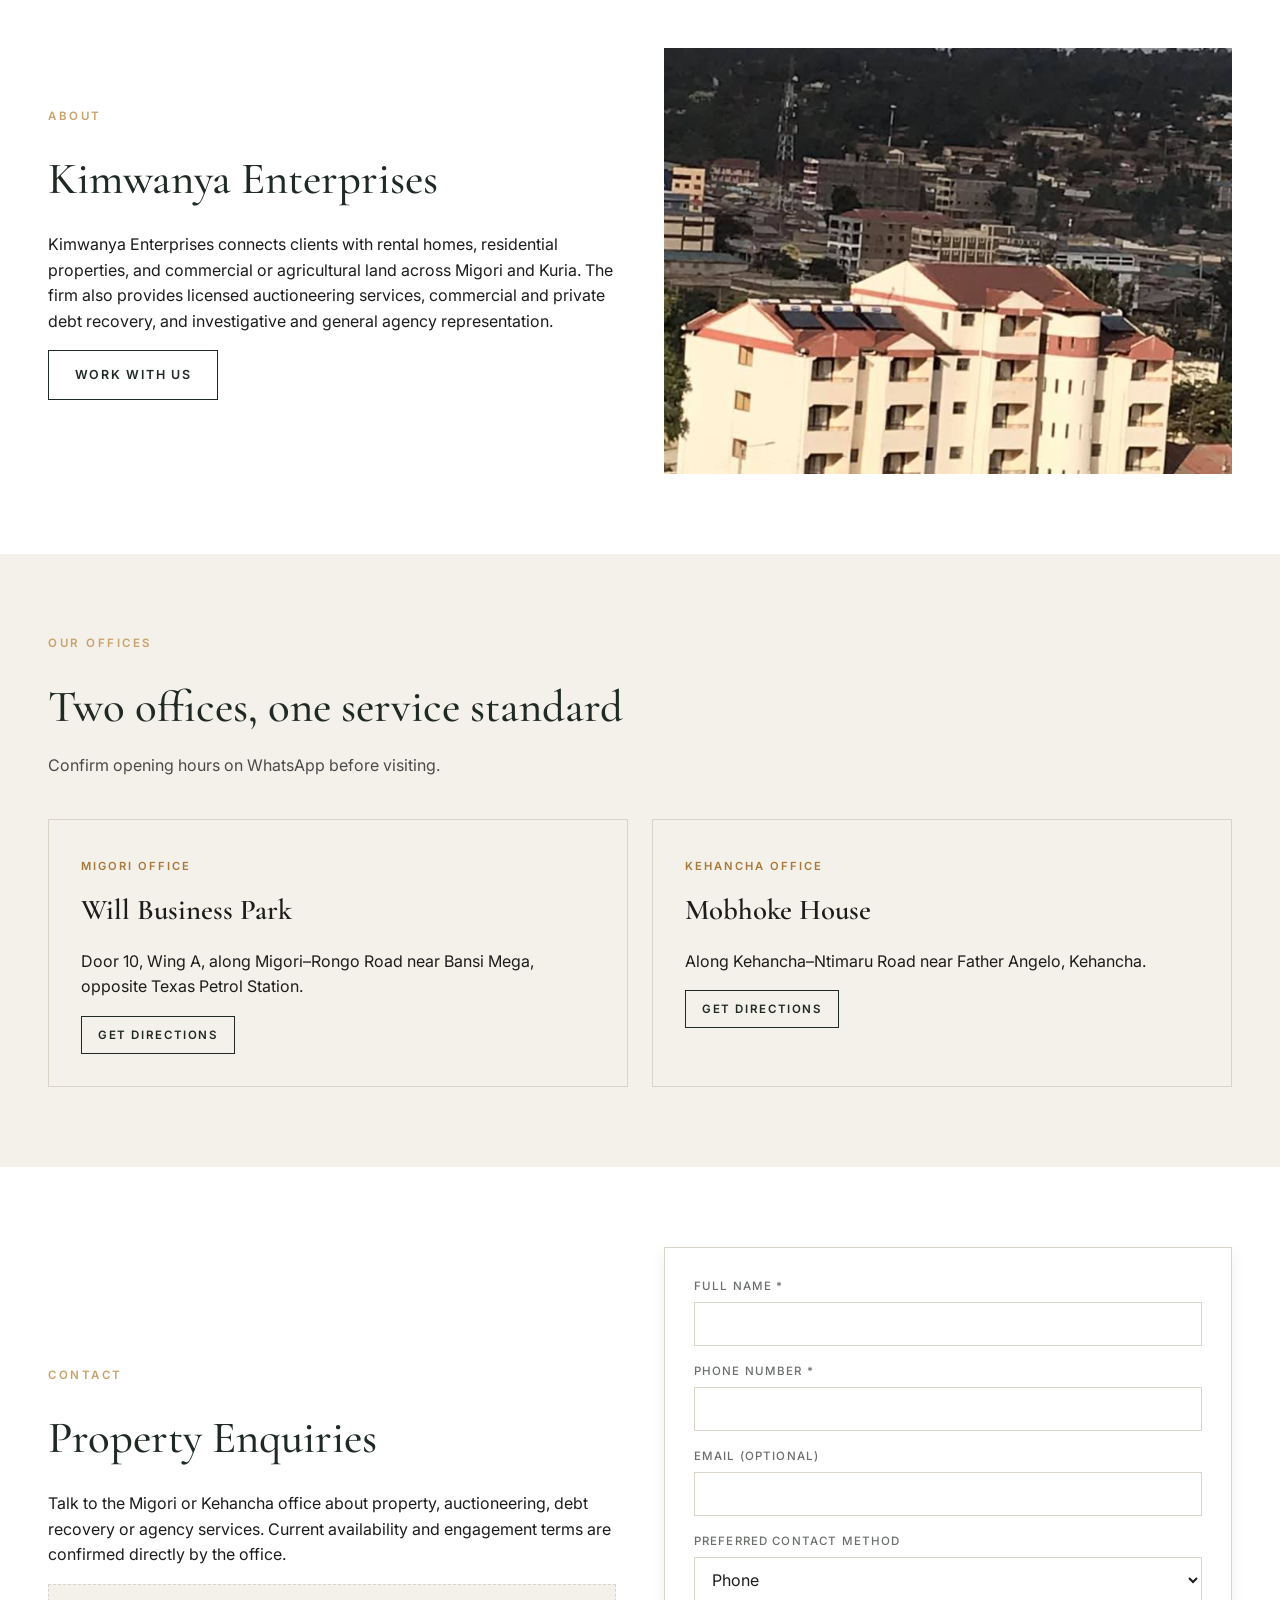
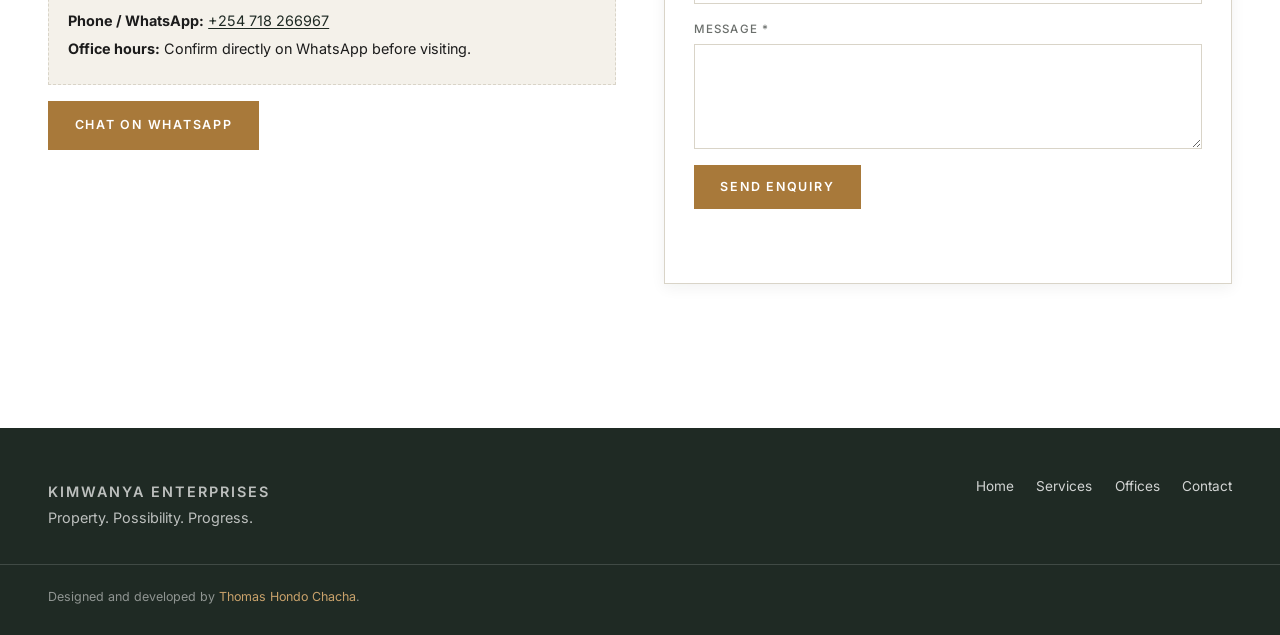
==== commit 7ac0c8d9: "Refine Kimwanya website content and presentation" ====
--- a/index.html
+++ b/index.html
@@ -3,10 +3,11 @@
 <head>
 <meta charset="UTF-8">
 <meta name="viewport" content="width=device-width, initial-scale=1.0">
-<title>Kimwanya Enterprises | Property Discovery in Migori County, Kenya</title>
-<meta name="description" content="Explore residential properties, land opportunities, and commercial spaces with Kimwanya Enterprises. A property discovery experience designed around your needs in Migori County, Kenya.">
-<meta property="og:title" content="Kimwanya Enterprises | Property Discovery">
-<meta property="og:description" content="Explore residential properties, land opportunities, and commercial spaces in Migori County, Kenya.">
+<title>Kimwanya Enterprises | Property & Multi-Agency Services in Migori, Kenya</title>
+<meta name="description" content="Kimwanya Enterprises — property management and sales, auctioneering, debt collection and agency services in Migori and Kehancha, Kenya.">
+<meta name="keywords" content="Kimwanya Enterprises, property management Migori, auctioneering Kenya, debt collection Migori, Kehancha property, land Kuria">
+<meta property="og:title" content="Kimwanya Enterprises | Property & Multi-Agency Services">
+<meta property="og:description" content="Property management, auctioneering, debt recovery and agency services in Migori and Kehancha, Kenya.">
 <meta property="og:type" content="website">
 <meta property="og:image" content="assets/images/img_1.jpg">
 <link rel="preconnect" href="https://fonts.googleapis.com">
@@ -15,24 +16,22 @@
 <link rel="stylesheet" href="css/style.css">
 </head>
 <body>
-<div class="announce" id="announceBar">DISCOVER PROPERTY OPPORTUNITIES WITH KIMWANYA ENTERPRISES</div>
-
-<header class="site-header" id="siteHeader">
+<div class="announce" id="announceBar">PROPERTY, AUCTIONEERING AND AGENCY SERVICES IN MIGORI &amp; KURIA</div>
+
+<header class="site-header">
   <div class="container header-inner">
     <a href="index.html" class="brand" aria-label="Kimwanya Enterprises home">
       <span class="brand-mark">K</span>
       <span class="brand-name">KIMWANYA ENTERPRISES</span>
     </a>
     <nav class="main-nav" id="mainNav" aria-label="Primary">
-      <a href="index.html">Home</a>
-      <a href="index.html#buy">Buy Property</a>
-      <a href="index.html#rent">Rent Property</a>
-      <a href="index.html#land">Land &amp; Plots</a>
-      <a href="index.html#commercial">Commercial</a>
-      <a href="index.html#about">About</a>
-      <a href="index.html#contact">Contact</a>
+      <a href="#services">Services</a>
+      <a href="#gallery">Property Views</a>
+      <a href="#process">How We Work</a>
+      <a href="#offices">Offices</a>
+      <a href="#contact">Contact</a>
     </nav>
-    <a href="admin.html" class="cta-list">LIST A PROPERTY</a>
+    <a href="https://wa.me/254718266967?text=Hello%20Kimwanya%20Enterprises%2C%20I%20would%20like%20to%20enquire." class="cta-list" target="_blank" rel="noopener noreferrer">WHATSAPP US</a>
     <button class="nav-toggle" id="navToggle" aria-label="Toggle navigation" aria-expanded="false">
       <span></span><span></span><span></span>
     </button>
@@ -40,159 +39,131 @@
 </header>
 
 <main>
-  <!-- HERO -->
   <section class="hero">
     <div class="hero-media">
       <img src="assets/images/img_1.jpg" alt="Panorama of Migori town, Kenya" loading="eager">
     </div>
     <div class="hero-overlay"></div>
     <div class="container hero-content">
-      <p class="eyebrow">PROPERTY. POSSIBILITY. PROGRESS.</p>
-      <h1 class="hero-title" id="heroHeadline">Find a Place to Belong. Discover a Place to Grow.</h1>
-      <p class="hero-sub" id="heroDesc">Explore residential properties, land opportunities, and commercial spaces with a property discovery experience designed around your needs.</p>
+      <p class="eyebrow">MIGORI · KEHANCHA · KURIA</p>
+      <h1 class="hero-title" id="heroHeadline">Property, Possibility, Progress.</h1>
+      <p class="hero-sub" id="heroDesc">Property management and sales, auctioneering, debt recovery and agency services across Migori and Kuria.</p>
       <div class="hero-ctas">
-        <a href="#listings" class="btn btn-primary">EXPLORE PROPERTIES</a>
-        <a href="#land" class="btn btn-ghost">DISCOVER LAND OPPORTUNITIES</a>
-      </div>
-    </div>
-  </section>
-
-  <!-- SEARCH -->
-  <section class="search-section">
-    <div class="container">
-      <form id="searchForm" class="search-form" autocomplete="off">
-        <div class="field">
-          <label for="sCategory">Property category</label>
-          <select id="sCategory">
-            <option value="">Any category</option>
-            <option value="Houses">Houses</option>
-            <option value="Apartments">Apartments</option>
-            <option value="Land &amp; Plots">Land &amp; Plots</option>
-            <option value="Commercial">Commercial</option>
-            <option value="Other Property">Other Property</option>
-          </select>
-        </div>
-        <div class="field">
-          <label for="sTransaction">Transaction type</label>
-          <select id="sTransaction">
-            <option value="">Any type</option>
-            <option value="For Sale">For Sale</option>
-            <option value="For Rent">For Rent</option>
-            <option value="Land for Sale">Land for Sale</option>
-            <option value="Commercial Property">Commercial Property</option>
-          </select>
-        </div>
-        <div class="field">
-          <label for="sLocation">Location</label>
-          <select id="sLocation">
-            <option value="">Any location</option>
-          </select>
-        </div>
-        <div class="field">
-          <label for="sMinPrice">Minimum price (KSh)</label>
-          <input type="number" id="sMinPrice" min="0" placeholder="e.g. 500000">
-        </div>
-        <div class="field">
-          <label for="sMaxPrice">Maximum price (KSh)</label>
-          <input type="number" id="sMaxPrice" min="0" placeholder="e.g. 5000000">
-        </div>
-        <div class="field">
-          <label for="sBeds">Bedrooms</label>
-          <select id="sBeds">
-            <option value="">Any</option>
-            <option value="1">1+</option>
-            <option value="2">2+</option>
-            <option value="3">3+</option>
-            <option value="4">4+</option>
-          </select>
-        </div>
-        <div class="field">
-          <label for="sRef">Property reference</label>
-          <input type="text" id="sRef" placeholder="e.g. KE-2024-001">
-        </div>
-        <div class="field actions">
-          <button type="submit" class="btn btn-primary">SEARCH</button>
-          <button type="button" id="resetBtn" class="btn btn-outline">RESET</button>
-        </div>
-      </form>
-    </div>
-  </section>
-
-  <!-- FEATURED PROPERTIES -->
-  <section class="section" id="listings">
-    <div class="container">
-      <div class="section-head">
-        <div>
-          <p class="eyebrow">CURATED SELECTION</p>
-          <h2 class="section-title">Featured Properties</h2>
-        </div>
-        <div class="sort-wrap">
-          <label for="sortSelect">Sort by</label>
-          <select id="sortSelect">
-            <option value="recent">Recently added</option>
-            <option value="priceAsc">Price: low to high</option>
-            <option value="priceDesc">Price: high to low</option>
-            <option value="name">Property name</option>
-          </select>
-        </div>
-      </div>
-      <p class="results-count" id="resultsCount"></p>
-      <div class="editorial-grid" id="propertyGrid"></div>
-      <div class="empty-state" id="emptyState" hidden>
-        <h3>No properties match your search</h3>
-        <p>Try adjusting your filters or reset the search to view all sample listings.</p>
-        <button class="btn btn-outline" id="emptyReset">RESET SEARCH</button>
-      </div>
-    </div>
-  </section>
-
-  <!-- LAND & INVESTMENT -->
-  <section class="section section-alt" id="land">
-    <div class="container">
-      <div class="section-head">
-        <div>
-          <p class="eyebrow">LAND &amp; INVESTMENT</p>
-          <h2 class="section-title">Plots and Development Opportunities</h2>
-          <p class="section-lead">Transparent presentation of plot size, location, and price. Every detail shown is illustrative for this demonstration.</p>
-        </div>
-      </div>
-      <div class="land-grid" id="landGrid"></div>
-    </div>
-  </section>
-
-  <!-- RENTALS -->
-  <section class="section" id="rent">
-    <div class="container">
-      <div class="section-head">
-        <div>
-          <p class="eyebrow">RENTAL DISCOVERY</p>
-          <h2 class="section-title">Properties to Let</h2>
-        </div>
-      </div>
-      <div class="rental-grid" id="rentalGrid"></div>
-    </div>
-  </section>
-
-  <!-- COMPARISON -->
-  <section class="section section-alt" id="compareSection">
-    <div class="container">
-      <div class="section-head">
-        <div>
-          <p class="eyebrow">COMPARE</p>
-          <h2 class="section-title">Property Comparison</h2>
-          <p class="section-lead">Select up to three properties to compare side by side.</p>
-        </div>
-      </div>
-      <div class="compare-bar" id="compareBar"></div>
-      <div class="compare-table-wrap" id="compareTableWrap"></div>
-    </div>
-  </section>
-
-  <!-- TRUST -->
-  <section class="section" id="trust">
+        <a href="#services" class="btn btn-primary">OUR SERVICES</a>
+        <a href="#contact" class="btn btn-ghost">TALK TO THE OFFICE</a>
+      </div>
+      <div class="hero-meta" aria-label="Service areas">
+        <span>Residential &amp; commercial property</span>
+        <span>Land in Migori &amp; Kuria</span>
+        <span>Licensed auctioneering</span>
+      </div>
+    </div>
+  </section>
+
+  <section class="section" id="services">
+    <div class="container">
+      <div class="section-head">
+        <div>
+          <p class="eyebrow">WHAT WE DO</p>
+          <h2 class="section-title">Four areas of service</h2>
+          <p class="section-lead">Handled directly by the Migori and Kehancha offices, with terms confirmed before any engagement.</p>
+        </div>
+      </div>
+      <div class="services-grid">
+        <article class="service-card">
+          <span class="service-index">01</span>
+          <h3>Property Management and Sales</h3>
+          <p>Connecting clients with rental homes, residential properties, and commercial or agricultural land across Migori and Kuria.</p>
+        </article>
+        <article class="service-card">
+          <span class="service-index">02</span>
+          <h3>Auctioneering</h3>
+          <p>Licensed auctioneering services for clients who need an asset sold through a structured process.</p>
+        </article>
+        <article class="service-card">
+          <span class="service-index">03</span>
+          <h3>Debt Collection</h3>
+          <p>Commercial and private debt recovery, handled with clear communication and proper documentation.</p>
+        </article>
+        <article class="service-card">
+          <span class="service-index">04</span>
+          <h3>Private Investigation and General Agencies</h3>
+          <p>Investigative services and general agency representation for clients who cannot attend in person.</p>
+        </article>
+      </div>
+    </div>
+  </section>
+
+  <section class="scenery-band" aria-label="Migori and Kuria landscape">
+    <img src="assets/images/img_4.jpg" alt="" aria-hidden="true" loading="lazy">
+    <div class="scenery-overlay">
+      <div class="container">
+        <p class="eyebrow">ON THE GROUND</p>
+        <p class="scenery-title">Homes, land and farms across Migori &amp; Kuria</p>
+        <p class="scenery-note">Current availability and documentation are confirmed directly by the office.</p>
+      </div>
+    </div>
+  </section>
+
+  <section class="section section-alt" id="gallery">
+    <div class="container">
+      <div class="section-head">
+        <div>
+          <p class="eyebrow">PROPERTY VIEWS</p>
+          <h2 class="section-title">Homes, land and farms</h2>
+          <p class="section-lead">A general view of property types across the region. Availability, titles and terms are confirmed directly on enquiry.</p>
+        </div>
+      </div>
+      <div class="gallery-grid">
+        <button class="gallery-card" type="button" onclick="openLightbox(['assets/images/gallery-1.jpg','assets/images/gallery-2.jpg','assets/images/gallery-3.jpg','assets/images/gallery-4.jpg'],0)" aria-label="View property image 1">
+          <img src="assets/images/gallery-1.jpg" alt="" loading="lazy">
+        </button>
+        <button class="gallery-card" type="button" onclick="openLightbox(['assets/images/gallery-1.jpg','assets/images/gallery-2.jpg','assets/images/gallery-3.jpg','assets/images/gallery-4.jpg'],1)" aria-label="View property image 2">
+          <img src="assets/images/gallery-2.jpg" alt="" loading="lazy">
+        </button>
+        <button class="gallery-card" type="button" onclick="openLightbox(['assets/images/gallery-1.jpg','assets/images/gallery-2.jpg','assets/images/gallery-3.jpg','assets/images/gallery-4.jpg'],2)" aria-label="View property image 3">
+          <img src="assets/images/gallery-3.jpg" alt="" loading="lazy">
+        </button>
+        <button class="gallery-card" type="button" onclick="openLightbox(['assets/images/gallery-1.jpg','assets/images/gallery-2.jpg','assets/images/gallery-3.jpg','assets/images/gallery-4.jpg'],3)" aria-label="View property image 4">
+          <img src="assets/images/gallery-4.jpg" alt="" loading="lazy">
+        </button>
+      </div>
+      <p class="gallery-hint">Select an image to view it at full size.</p>
+    </div>
+  </section>
+
+  <section class="section" id="process">
+    <div class="container">
+      <div class="section-head">
+        <div>
+          <p class="eyebrow">HOW WE WORK</p>
+          <h2 class="section-title">A clear path from enquiry to completion</h2>
+        </div>
+      </div>
+      <div class="process-grid">
+        <article class="process-step">
+          <span class="process-num">01</span>
+          <h3>Tell us what you need</h3>
+          <p>Call, message WhatsApp, or send the enquiry form with your requirements and preferred contact method.</p>
+        </article>
+        <article class="process-step">
+          <span class="process-num">02</span>
+          <h3>Confirm the details</h3>
+          <p>The office confirms current availability, documents, viewing arrangements and engagement terms directly.</p>
+        </article>
+        <article class="process-step">
+          <span class="process-num">03</span>
+          <h3>Complete with confidence</h3>
+          <p>Agree the paperwork through qualified professionals and complete the transaction with proper records.</p>
+        </article>
+      </div>
+    </div>
+  </section>
+
+  <section class="section section-alt" id="trust">
     <div class="container narrow">
       <p class="eyebrow">TRUST &amp; TRANSPARENCY</p>
-      <h2 class="section-title">Make Informed Property Decisions</h2>
+      <h2 class="section-title">Make informed property decisions</h2>
       <ul class="trust-list">
         <li><strong>Understand the property details.</strong> Review size, location, and specifications carefully before committing.</li>
         <li><strong>Ask questions before making commitments.</strong> Use the enquiry form to request clarification on any listing.</li>
@@ -200,18 +171,17 @@
         <li><strong>Visit the property where appropriate.</strong> Physical inspection remains essential for significant decisions.</li>
         <li><strong>Obtain qualified legal advice when needed.</strong> Engage an advocate for transaction documentation.</li>
       </ul>
-      <p class="note">This demonstration does not claim that Kimwanya Enterprises performs legal verification or guarantees transactions. All listings shown are sample properties.</p>
-    </div>
-  </section>
-
-  <!-- ABOUT -->
-  <section class="section section-alt" id="about">
+      <p class="note">Availability, documentation and transaction terms are confirmed directly by Kimwanya Enterprises. Independent legal and survey advice is recommended.</p>
+    </div>
+  </section>
+
+  <section class="section" id="about">
     <div class="container two-col">
       <div>
         <p class="eyebrow">ABOUT</p>
         <h2 class="section-title" id="aboutTitle">Kimwanya Enterprises</h2>
-        <p id="aboutText">Kimwanya Enterprises is presented here as a property business concept based in Migori County, Kenya. This page is a demonstration that can be customized with information approved by the business owner. Verified company details, services, and history should replace this placeholder copy.</p>
-        <p class="note">No founding date, director names, registration status, or performance statistics are claimed, as these have not been verified.</p>
+        <p id="aboutText">Kimwanya Enterprises connects clients with rental homes, residential properties, and commercial or agricultural land across Migori and Kuria. The firm also provides licensed auctioneering services, commercial and private debt recovery, and investigative and general agency representation.</p>
+        <p><a class="btn btn-outline" href="#contact">WORK WITH US</a></p>
       </div>
       <div class="about-image">
         <img src="assets/images/img_2.jpg" alt="Street scene in Migori County, Kenya" loading="lazy">
@@ -219,19 +189,43 @@
     </div>
   </section>
 
-  <!-- CONTACT -->
+  <section class="section section-alt" id="offices">
+    <div class="container">
+      <div class="section-head">
+        <div>
+          <p class="eyebrow">OUR OFFICES</p>
+          <h2 class="section-title">Two offices, one service standard</h2>
+          <p class="section-lead">Confirm opening hours on WhatsApp before visiting.</p>
+        </div>
+      </div>
+      <div class="office-grid">
+        <article class="office-card">
+          <span class="office-label">MIGORI OFFICE</span>
+          <h3>Will Business Park</h3>
+          <p>Door 10, Wing A, along Migori–Rongo Road near Bansi Mega, opposite Texas Petrol Station.</p>
+          <a class="btn btn-outline btn-sm" href="https://www.google.com/maps/search/?api=1&amp;query=Will+Business+Park+Migori+Rongo+Road+Migori" target="_blank" rel="noopener noreferrer">GET DIRECTIONS</a>
+        </article>
+        <article class="office-card">
+          <span class="office-label">KEHANCHA OFFICE</span>
+          <h3>Mobhoke House</h3>
+          <p>Along Kehancha–Ntimaru Road near Father Angelo, Kehancha.</p>
+          <a class="btn btn-outline btn-sm" href="https://www.google.com/maps/search/?api=1&amp;query=Mobhoke+House+Kehancha+Ntimaru+Road" target="_blank" rel="noopener noreferrer">GET DIRECTIONS</a>
+        </article>
+      </div>
+    </div>
+  </section>
+
   <section class="section" id="contact">
     <div class="container two-col">
       <div>
         <p class="eyebrow">CONTACT</p>
         <h2 class="section-title">Property Enquiries</h2>
-        <p id="contactText">Contact details for Kimwanya Enterprises have not been verified for this demonstration. Please replace the placeholder below with approved business contact information.</p>
-        <div class="contact-placeholder">
-          <p><strong>Business display name:</strong> Kimwanya Enterprises</p>
-          <p><strong>Location:</strong> Migori County, Kenya (placeholder)</p>
-          <p><strong>Phone:</strong> [Unverified placeholder — to be confirmed]</p>
-          <p><strong>Email:</strong> [Unverified placeholder — to be confirmed]</p>
-        </div>
+        <p id="contactText">Talk to the Migori or Kehancha office about property, auctioneering, debt recovery or agency services. Current availability and engagement terms are confirmed directly by the office.</p>
+        <div class="contact-card">
+          <p><strong>Phone / WhatsApp:</strong> <a id="contactPhone" href="tel:+254718266967">+254 718 266967</a></p>
+          <p><strong>Office hours:</strong> Confirm directly on WhatsApp before visiting.</p>
+        </div>
+        <p><a class="btn btn-primary" href="https://wa.me/254718266967?text=Hello%20Kimwanya%20Enterprises%2C%20I%20would%20like%20to%20enquire." target="_blank" rel="noopener noreferrer">CHAT ON WHATSAPP</a></p>
       </div>
       <div>
         <form id="contactForm" class="form-card" novalidate>
@@ -275,12 +269,13 @@
     </div>
     <div class="footer-links">
       <a href="index.html">Home</a>
-      <a href="property.html">Properties</a>
-      <a href="admin.html">Dashboard</a>
+      <a href="index.html#services">Services</a>
+      <a href="index.html#offices">Offices</a>
+      <a href="index.html#contact">Contact</a>
     </div>
   </div>
   <div class="container footer-credit">
-    <p>Website concept designed by Thomas Hondo Chacha — Software Engineer.</p>
+    <p>Designed and developed by <a href="https://thomashondochacha.co.ke/" target="_blank" rel="noopener noreferrer">Thomas Hondo Chacha</a>.</p>
   </div>
 </footer>
 
--- a/css/style.css
+++ b/css/style.css
@@ -22,7 +22,7 @@
 }
 
 * { box-sizing: border-box; }
-html { scroll-behavior: smooth; }
+html { scroll-behavior: smooth; scroll-padding-top: 24px; }
 body {
   margin: 0;
   font-family: var(--font-sans);
@@ -174,7 +174,6 @@
   background: var(--color-midnight); color: var(--color-ivory);
   font-size: 0.68rem; letter-spacing: 0.12em; padding: 0.35rem 0.6rem; font-weight: 600;
 }
-.card-badge.sample { background: var(--color-bronze); }
 .card-body { padding: 1.2rem; display: flex; flex-direction: column; gap: 0.6rem; flex: 1; }
 .card-title { font-family: var(--font-serif); font-size: 1.3rem; margin: 0; color: var(--color-midnight); font-weight: 500; }
 .card-loc { font-size: 0.85rem; color: var(--color-grey); }
@@ -222,9 +221,18 @@
 .two-col { display: grid; grid-template-columns: 1fr 1fr; gap: 3rem; align-items: center; }
 .about-image img { width: 100%; aspect-ratio: 4/3; object-fit: cover; }
 
+/* Services */
+.services-grid { display: grid; grid-template-columns: repeat(3, 1fr); gap: 1.5rem; }
+.service-card { background: var(--color-white); border: 1px solid var(--color-border); padding: 1.8rem; display: flex; flex-direction: column; gap: 0.6rem; }
+.service-index { font-family: var(--font-serif); font-size: 1.6rem; color: var(--color-bronze); line-height: 1; }
+.service-card h3 { font-family: var(--font-serif); font-size: 1.35rem; color: var(--color-midnight); margin: 0; font-weight: 500; }
+.service-card p { font-size: 0.92rem; color: var(--color-text-soft); margin: 0; }
+
 /* Contact */
-.contact-placeholder { background: var(--color-ivory); padding: 1.2rem; border: 1px dashed var(--color-border); font-size: 0.9rem; }
-.contact-placeholder p { margin: 0.3rem 0; }
+.contact-card { background: var(--color-ivory); padding: 1.2rem; border: 1px dashed var(--color-border); font-size: 0.9rem; }
+.contact-card p { margin: 0.3rem 0; }
+.contact-card a { color: var(--color-midnight); text-decoration: underline; text-underline-offset: 2px; }
+.contact-card a:hover { color: var(--color-bronze); }
 .form-card { background: var(--color-white); padding: 1.8rem; border: 1px solid var(--color-border); box-shadow: var(--shadow-sm); }
 .form-card .field { margin-bottom: 1rem; }
 .form-card textarea { resize: vertical; }
@@ -242,6 +250,8 @@
 .footer-links a:hover { color: var(--color-bronze-soft); }
 .footer-credit { margin-top: 2rem; padding-top: 1.2rem; border-top: 1px solid rgba(255,255,255,0.15); }
 .footer-credit p { font-size: 0.78rem; color: rgba(255,255,255,0.5); }
+.footer-credit a { color: var(--color-bronze-soft); text-decoration: none; border-bottom: 1px solid transparent; transition: border-color .2s ease, color .2s ease; }
+.footer-credit a:hover { color: var(--color-white); border-bottom-color: var(--color-bronze-soft); }
 
 /* Favourite button */
 .fav-btn {
@@ -272,24 +282,35 @@
   .main-nav {
     position: fixed; top: 64px; left: 0; right: 0; background: var(--color-white);
     flex-direction: column; padding: 1rem var(--gutter); border-bottom: 1px solid var(--color-border);
-    transform: translateY(-120%); transition: transform .25s ease; gap: 0.8rem; z-index: 49;
+    transform: translateY(-120%); opacity: 0; visibility: hidden; pointer-events: none;
+    transition: transform .25s ease, opacity .25s ease, visibility 0s linear .25s;
+    gap: 0.8rem; z-index: 49;
   }
-  .main-nav.open { transform: translateY(0); }
+  .main-nav.open {
+    transform: translateY(0); opacity: 1; visibility: visible; pointer-events: auto;
+    transition: transform .25s ease, opacity .25s ease, visibility 0s;
+  }
   .nav-toggle { display: block; }
   .cta-list { display: none; }
   .search-form { grid-template-columns: repeat(2, 1fr); }
   .editorial-grid { grid-template-columns: 1fr 1fr; }
   .card.featured-large { grid-column: span 2; grid-row: auto; }
   .land-grid, .rental-grid { grid-template-columns: repeat(2, 1fr); }
+  .services-grid { grid-template-columns: 1fr; }
   .two-col { grid-template-columns: 1fr; }
 }
 @media (max-width: 640px) {
   .main-nav {
     position: fixed; top: 64px; left: 0; right: 0; background: var(--color-white);
     flex-direction: column; padding: 1rem var(--gutter); border-bottom: 1px solid var(--color-border);
-    transform: translateY(-120%); transition: transform .25s ease; gap: 0.8rem;
+    transform: translateY(-120%); opacity: 0; visibility: hidden; pointer-events: none;
+    transition: transform .25s ease, opacity .25s ease, visibility 0s linear .25s;
+    gap: 0.8rem;
   }
-  .main-nav.open { transform: translateY(0); }
+  .main-nav.open {
+    transform: translateY(0); opacity: 1; visibility: visible; pointer-events: auto;
+    transition: transform .25s ease, opacity .25s ease, visibility 0s;
+  }
   .nav-toggle { display: block; }
   .cta-list { display: none; }
   .search-form { grid-template-columns: 1fr; }
@@ -302,3 +323,88 @@
 @media (min-width: 1400px) {
   .hero-title { font-size: 4.6rem; }
 }
+
+/* Editorial enhancements */
+.hero-meta { display: flex; gap: 0.6rem; flex-wrap: wrap; margin-top: 2rem; }
+.hero-meta span {
+  border: 1px solid rgba(255,255,255,0.35);
+  padding: 0.45rem 0.85rem;
+  font-size: 0.72rem; letter-spacing: 0.08em;
+  color: rgba(255,255,255,0.9);
+}
+.work-grid { display: grid; grid-template-columns: repeat(3, 1fr); gap: 1.25rem; }
+.work-card {
+  position: relative; display: block; width: 100%; padding: 0;
+  border: 0; background: none; overflow: hidden; aspect-ratio: 4 / 5;
+}
+.work-card img { width: 100%; height: 100%; object-fit: cover; transition: transform .6s ease; }
+.work-card:hover img { transform: scale(1.04); }
+.work-caption {
+  position: absolute; left: 1rem; bottom: 1rem;
+  background: rgba(31,42,36,0.88); color: var(--color-ivory);
+  padding: 0.5rem 0.9rem; font-size: 0.72rem;
+  letter-spacing: 0.14em; text-transform: uppercase;
+}
+.process-grid { display: grid; grid-template-columns: repeat(3, 1fr); gap: 1.75rem; }
+.process-step { border-top: 1px solid var(--color-border); padding-top: 1.6rem; }
+.process-num {
+  font-family: var(--font-serif); font-size: 2.2rem; line-height: 1;
+  color: var(--color-bronze); display: block; margin-bottom: 0.8rem;
+}
+.process-step h3 { font-family: var(--font-serif); font-size: 1.5rem; margin: 0 0 0.6rem; font-weight: 600; }
+.office-grid { display: grid; grid-template-columns: repeat(2, 1fr); gap: 1.5rem; }
+.office-card {
+  background: var(--color-ivory); border: 1px solid var(--color-border);
+  padding: 2rem; transition: box-shadow .2s ease, transform .2s ease;
+}
+.office-card:hover { box-shadow: var(--shadow); transform: translateY(-2px); }
+.office-label { font-size: 0.7rem; letter-spacing: 0.18em; font-weight: 600; color: var(--color-bronze); }
+.office-card h3 { font-family: var(--font-serif); font-size: 1.8rem; margin: 0.6rem 0 0.8rem; font-weight: 600; }
+@media (max-width: 900px) {
+  .work-grid { grid-template-columns: repeat(2, 1fr); }
+  .process-grid, .office-grid { grid-template-columns: 1fr; }
+}
+@media (max-width: 640px) {
+  .work-grid { grid-template-columns: 1fr; }
+  .work-card { aspect-ratio: 16 / 11; }
+}
+
+/* Full-width landscape band */
+.scenery-band {
+  position: relative;
+  min-height: clamp(280px, 42vw, 520px);
+  overflow: hidden;
+  background: var(--color-midnight);
+}
+.scenery-band > img {
+  position: absolute; inset: 0;
+  width: 100%; height: 100%;
+  object-fit: cover; object-position: center;
+}
+.scenery-overlay {
+  position: relative; z-index: 1;
+  min-height: inherit;
+  display: flex; align-items: flex-end;
+  padding: 3rem 0;
+  background: linear-gradient(180deg, rgba(31,42,36,0.25), rgba(31,42,36,0.84));
+  color: var(--color-ivory);
+}
+.scenery-title {
+  font-family: var(--font-serif);
+  font-size: clamp(2rem, 4vw, 3.2rem);
+  line-height: 1.1;
+  margin: 0.6rem 0;
+  max-width: 40rem;
+}
+.scenery-note { max-width: 42rem; color: rgba(244,241,234,0.85); margin: 0; }
+
+/* Property views gallery */
+.gallery-grid { display: grid; grid-template-columns: repeat(2, 1fr); gap: 1.25rem; }
+.gallery-card {
+  position: relative; display: block; width: 100%; padding: 0;
+  border: 0; background: none; overflow: hidden; aspect-ratio: 4 / 3;
+}
+.gallery-card img { width: 100%; height: 100%; object-fit: cover; transition: transform .6s ease; }
+.gallery-card:hover img { transform: scale(1.03); }
+.gallery-hint { margin: 1rem 0 0; font-size: 0.85rem; color: var(--color-text-soft); }
+@media (max-width: 640px) { .gallery-grid { grid-template-columns: 1fr; } }
